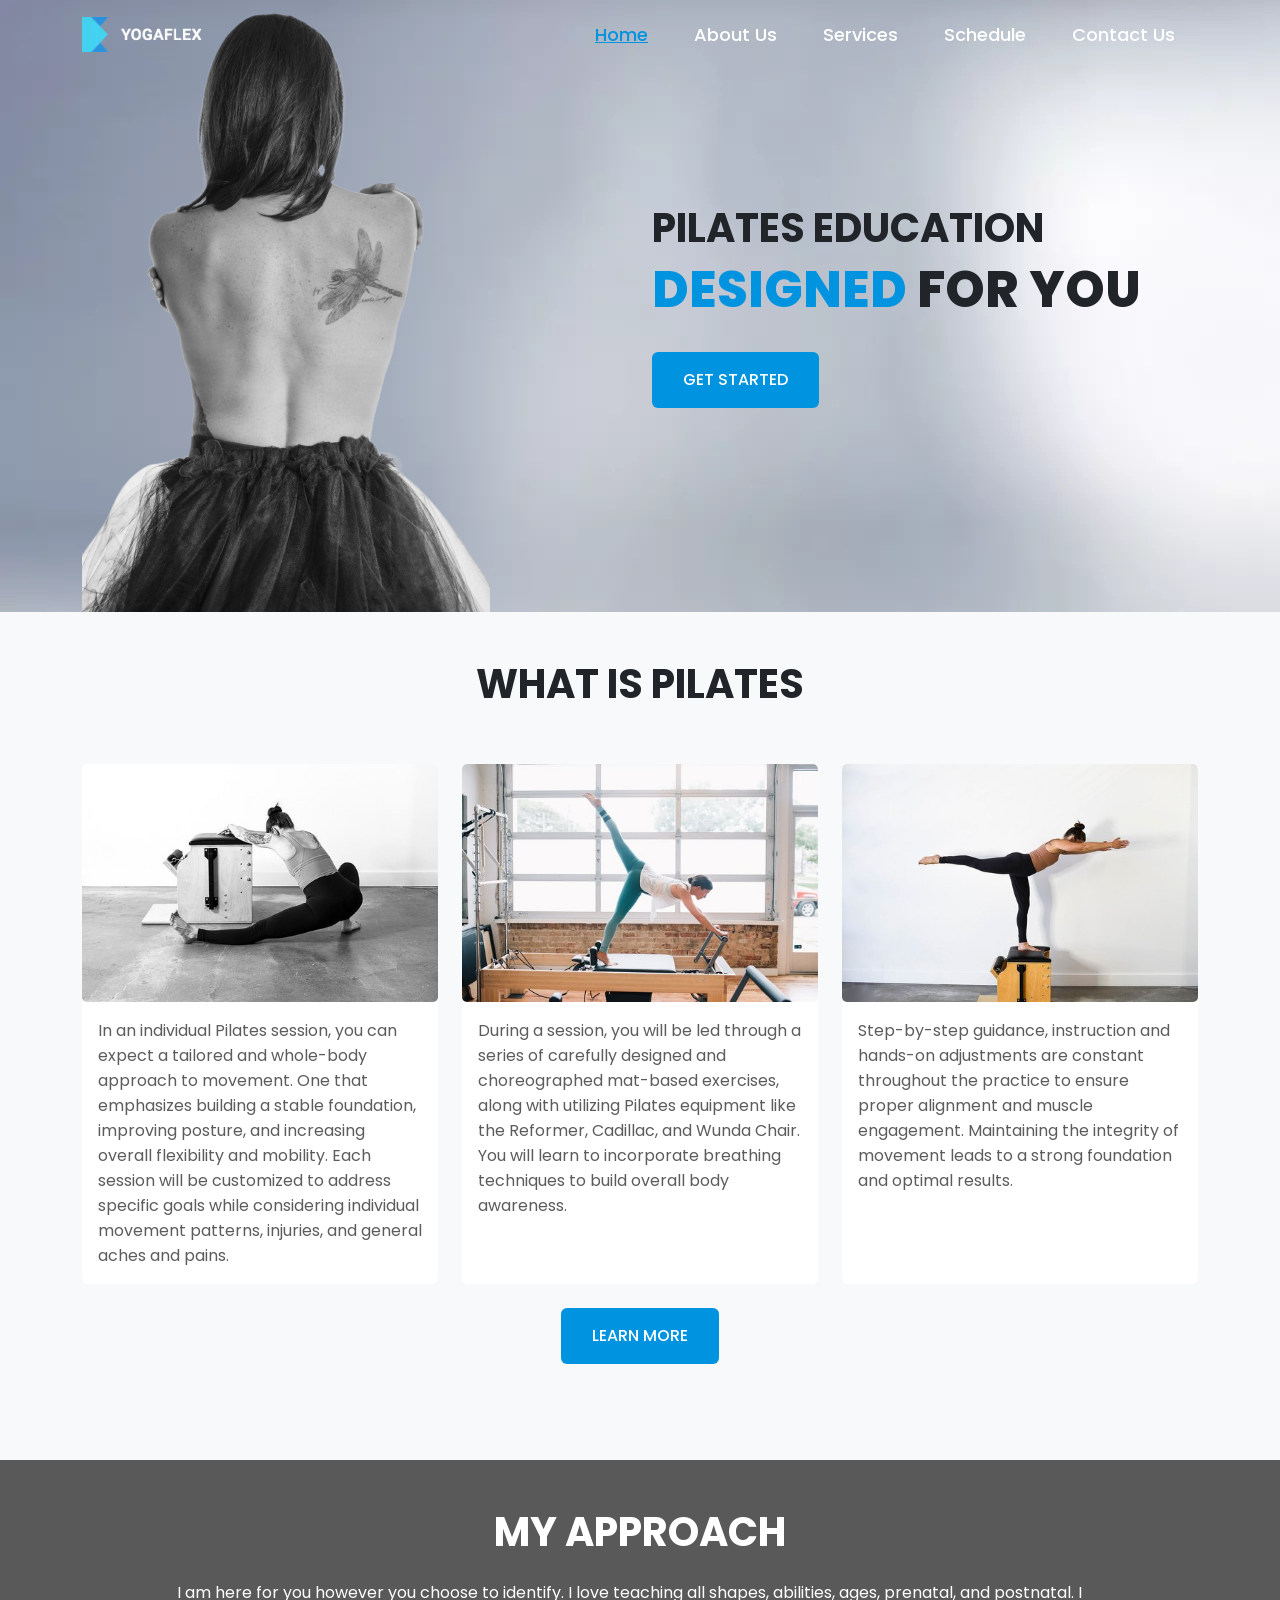
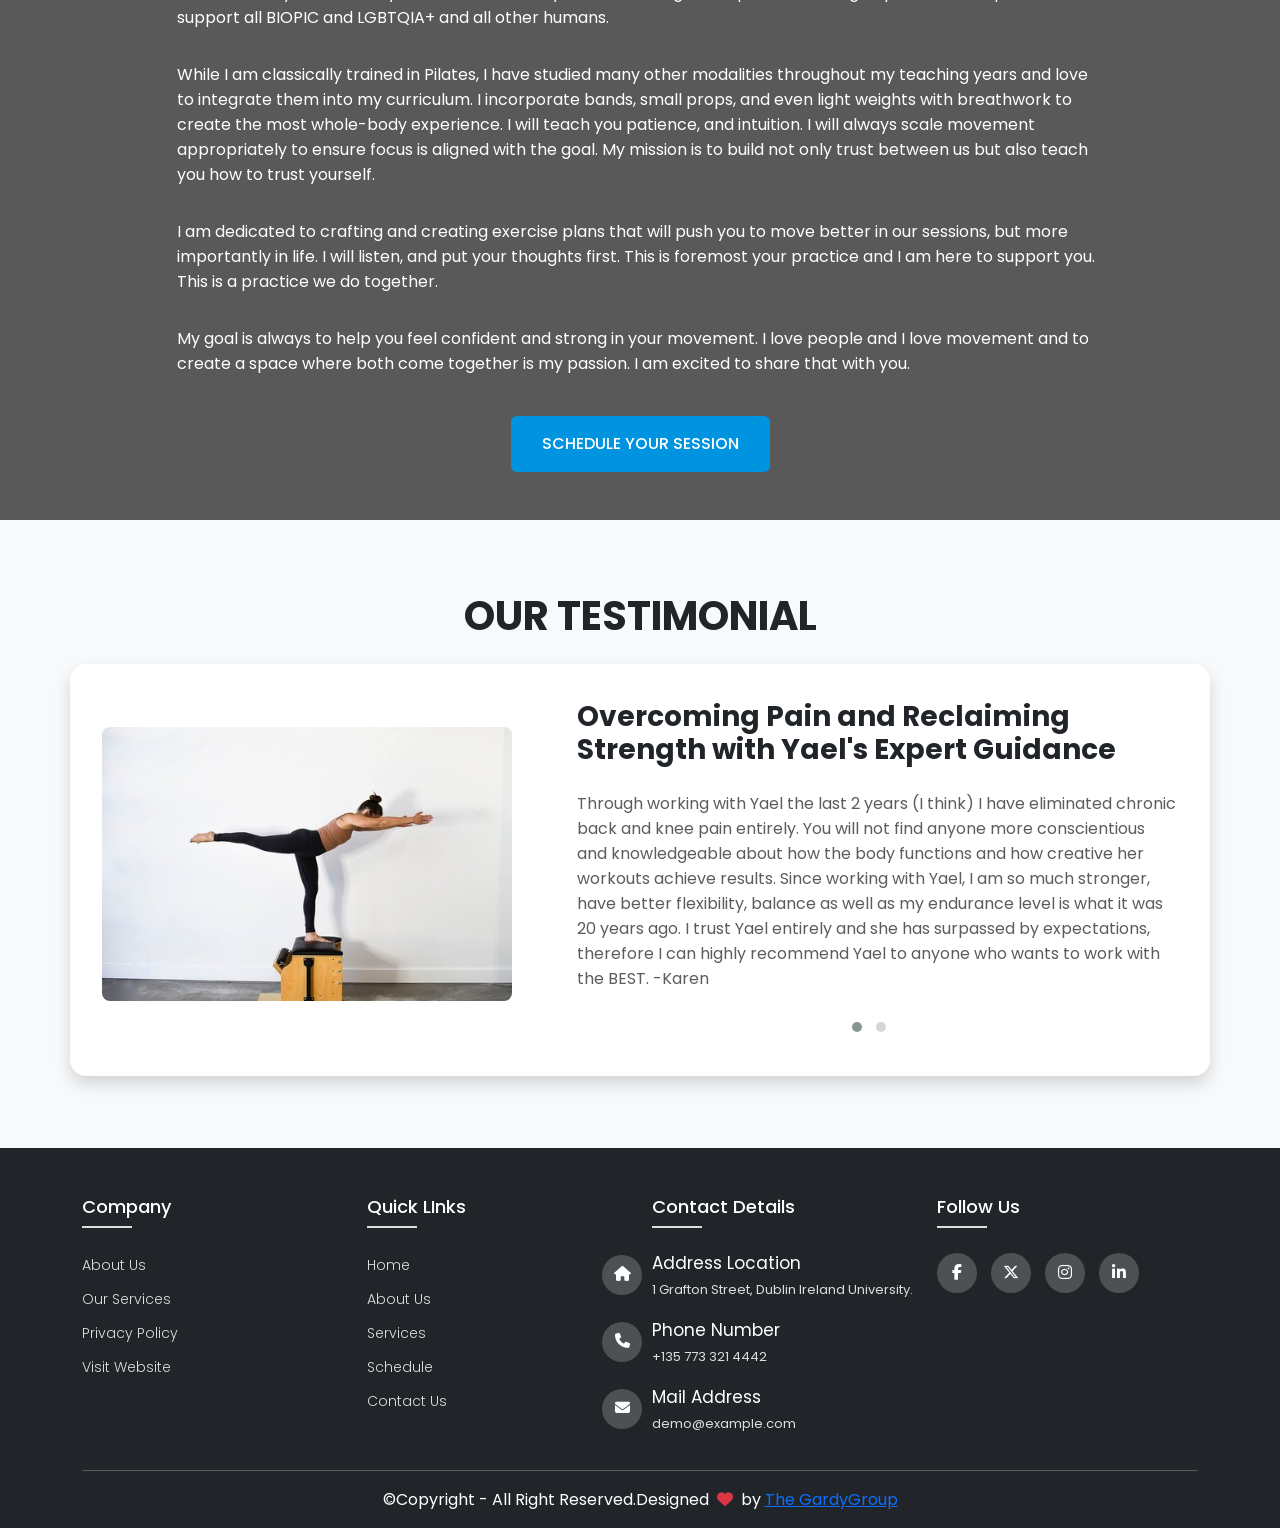
==== index.html @ a2ccf11a "fixed some issues" ====
<!DOCTYPE html>
<html lang="en">
  <head>
    <meta charset="UTF-8" />
    <meta name="viewport" content="width=device-width, initial-scale=1.0" />
    <title>Home | Fitness</title>
    <!---- Bootstrap CSS ---->
    <link
      href="https://cdn.jsdelivr.net/npm/bootstrap@5.3.1/dist/css/bootstrap.min.css"
      rel="stylesheet"
      integrity="sha384-4bw+/aepP/YC94hEpVNVgiZdgIC5+VKNBQNGCHeKRQN+PtmoHDEXuppvnDJzQIu9"
      crossorigin="anonymous"
    />

    <!-- owl carousel css for testimonial -->
    <link rel="stylesheet" href="https://cdnjs.cloudflare.com/ajax/libs/OwlCarousel2/2.3.4/assets/owl.carousel.min.css"/>
    <link rel="stylesheet" href="https://cdnjs.cloudflare.com/ajax/libs/OwlCarousel2/2.3.4/assets/owl.theme.default.min.css"/>

    <!-- aos animation -->
    <link href="https://unpkg.com/aos@2.3.1/dist/aos.css" rel="stylesheet">

    <!----- font awesome cdn ---->
    <link rel="stylesheet" href="https://cdnjs.cloudflare.com/ajax/libs/font-awesome/6.4.2/css/all.min.css" integrity="sha512-z3gLpd7yknf1YoNbCzqRKc4qyor8gaKU1qmn+CShxbuBusANI9QpRohGBreCFkKxLhei6S9CQXFEbbKuqLg0DA==" crossorigin="anonymous" referrerpolicy="no-referrer" />

    <!---- Custom CSS ------>
    <link rel="stylesheet" href="style.css" />
  </head>
  <body>
    <!-- Navbar start -->
    <nav class="navbar navbar-expand-lg">
      <div class="container">
        <a class="navbar-brand" href="index.html"
          ><img src="images/logo.png.webp" alt="" width="120px"/></a>
        <button
          class="navbar-toggler"
          type="button"
          data-bs-toggle="collapse"
          data-bs-target="#navbarNav"
          aria-controls="navbarNav"
          aria-expanded="false"
          aria-label="Toggle navigation">
          <span class="navbar-toggler-icon"></span>
        </button>
        <div
          class="collapse navbar-collapse justify-content-end"
          id="navbarNav">
          <ul class="navbar-nav">
            <li class="nav-item">
              <a class="nav-link active" aria-current="page" href="index.html"
                >Home</a>
            </li>
            <li class="nav-item">
              <a class="nav-link" aria-current="page" href="about-us.html">About Us</a>
            </li>
            <li class="nav-item">
              <a class="nav-link" aria-current="page" href="service-page.html"
                >Services</a>
            </li>
            <li class="nav-item">
              <a class="nav-link" aria-current="page" href="schedule.html">Schedule</a>
            </li>
            <li class="nav-item">
              <a class="nav-link" aria-current="page" href="contact-us.html">Contact Us</a>
            </li>
          </ul>
        </div>
      </div>
    </nav>
    <!--- Navbar end ---->

    <!---- Hero Section Start ------>
    <section class="hero-section">
      <div class="container">
        <div class="row">
          <div class="col-md-6 order-1 order-md-0" data-aos="fade-right"
          data-aos-duration="1200">
            <img src="images/yjbwback.png" alt="" class="img-fluid" />
          </div>
          <div class="col-md-6 align-self-center mt-5 mt-md-0 py-5 py-md-0 order-0" data-aos="fade-up"
          data-aos-duration="1200">
            <div class="hero-content mt-5 mt-md-0">
              <h2>PILATES EDUCATION</h2>
              <h1><span>DESIGNED</span> FOR YOU</h1>
              <div class="hero-btn">
                <a href="service-page.html" class="btn mt-4">Get Started</a>
              </div>
            </div>
          </div>
        </div>
      </div>
    </section>
    <!----- Hero Section End ----->

    <!------ Pilates section start ----->
    <section class="pilate py-5 bg-light">
      <div class="container" data-aos="fade-up"
      data-aos-duration="1200">
        <div class="row text-center">
          <h2>WHAT IS PILATES</h2>
        </div>
        <div class="row py-5">
          <div class="col-lg-4 col-md-6 mx-auto mb-4 mb-lg-0" data-aos="fade-up"
          data-aos-duration="1200">
            <div class="card h-100 border-0">
              <div class="card-img">
                <img
                  src="images/YAELINMOTION-24.jpeg"
                  class="card-img-top img-fluid"
                  alt="..."
                />
              </div>
              <div class="card-body border-5">
                <p class="card-text">
                  In an individual Pilates session, you can expect a tailored
                  and whole-body approach to movement. One that emphasizes
                  building a stable foundation, improving posture, and
                  increasing overall flexibility and mobility. Each session will
                  be customized to address specific goals while considering
                  individual movement patterns, injuries, and general aches and
                  pains.
                </p>
              </div>
            </div>
          </div>
          <div class="col-lg-4 col-md-6 mx-auto mb-4 mb-lg-0" data-aos="fade-up"
          data-aos-duration="1200">
            <div class="card h-100 border-0">
              <div class="card-img">
                <img
                  src="images/yjreformercolor.jpg"
                  class="card-img-top img-fluid"
                  alt="..."
                />
              </div>
              <div class="card-body border-5">
                <p class="card-text">
                  During a session, you will be led through a series of
                  carefully designed and choreographed mat-based exercises,
                  along with utilizing Pilates equipment like the Reformer,
                  Cadillac, and Wunda Chair. You will learn to incorporate
                  breathing techniques to build overall body awareness.
                </p>
              </div>
            </div>
          </div>
          <div class="col-lg-4 col-md-6 mx-auto" data-aos="fade-up"
          data-aos-duration="1200">
            <div class="card h-100 border-0">
              <div class="card-img">
                <img
                  src="images/YAELINMOTION-29.jpeg"
                  class="card-img-top img-fluid"
                  alt="..."
                />
              </div>
              <div class="card-body border-5">
                <p class="card-text">
                  Step-by-step guidance, instruction and hands-on adjustments
                  are constant throughout the practice to ensure proper
                  alignment and muscle engagement. Maintaining the integrity of
                  movement leads to a strong foundation and optimal results.
                </p>
              </div>
            </div>
          </div>
          <div class="col-12 text-center">
            <div class="hero-btn">
              <a href="service-page.html" class="btn mt-4">Learn More</a>
            </div>
          </div>
        </div>
      </div>
    </section>
    <!------ Pilates section end ------>

    <!------ Approach section start ------>
    <div class="parrallax">
      <section class="approach py-5">
        <div class="container">
          <div class="row justify-content-center">
            <div class="col-md-10" data-aos="fade-up"
            data-aos-duration="1200">
              <h2 class="text-center text-white pt-5 pt-lg-0">MY APPROACH</h2>
              <p class="pt-3 text-white">
                I am here for you however you choose to identify. I love
                teaching all shapes, abilities, ages, prenatal, and postnatal. I
                support all BIOPIC and LGBTQIA+ and all other humans.
              </p>
              <p class="pt-3 text-white">
                While I am classically trained in Pilates, I have studied many
                other modalities throughout my teaching years and love to
                integrate them into my curriculum. I incorporate bands, small
                props, and even light weights with breathwork to create the most
                whole-body experience. I will teach you patience, and intuition.
                I will always scale movement appropriately to ensure focus is
                aligned with the goal. My mission is to build not only trust
                between us but also teach you how to trust yourself.
              </p>
              <p class="pt-3 text-white">
                I am dedicated to crafting and creating exercise plans that will
                push you to move better in our sessions, but more importantly in
                life. I will listen, and put your thoughts first. This is
                foremost your practice and I am here to support you. This is a
                practice we do together.
              </p>
              <p class="pt-3 text-white">
                My goal is always to help you feel confident and strong in your
                movement. I love people and I love movement and to create a
                space where both come together is my passion. I am excited to
                share that with you.
              </p>
            </div>
            <div class="col-12 text-center" data-aos="fade-up"
            data-aos-duration="1200">
              <div class="hero-btn">
                <a href="" class="btn mt-4">Schedule Your Session</a>
              </div>
            </div>
          </div>
        </div>
      </section>
    </div>

    <!------ Approach section end ------>

    <!----- our testimonial section start -->
    <section class="our-testimonial bg-light py-5">
      <div class="container py-4">
        <div class="row text-center" data-aos="fade-up"
        data-aos-duration="1200">
          <h2 class="pb-3">OUR TESTIMONIAL</h2>
        </div>
        <div
          class="row shadow rounded-4"
          data-aos="fade-up"
          data-aos-duration="1200"
        >
          <div class="col-lg-5 align-self-center text-center">
            <div class="pe-md-4">
              <img
                class="img-fluid rounded-3"
                src="images/YAELINMOTION-29.jpeg"
                alt=""
              />
            </div>
          </div>
          <div class="col-lg-7">
            <div class="owl-carousel-1 owl-carousel owl-theme">
              <div class="item">
                <div class="ps-3">
                  <h3 class="pt-3">
                    Overcoming Pain and Reclaiming Strength with Yael's Expert
                    Guidance
                  </h3>
                  <p class="mt-4">
                    Through working with Yael the last 2 years (I think) I have
                    eliminated chronic back and knee pain entirely. You will not
                    find anyone more conscientious and knowledgeable about how
                    the body functions and how creative her workouts achieve
                    results. Since working with Yael, I am so much stronger,
                    have better flexibility, balance as well as my endurance
                    level is what it was 20 years ago. I trust Yael entirely and
                    she has surpassed by expectations, therefore I can highly
                    recommend Yael to anyone who wants to work with the BEST.
                    -Karen
                  </p>
                </div>
              </div>

              <div class="item">
                <div class="ps-3">
                  <h3 class="pt-3">Elevating My Fitness Journey with Yael</h3>
                  <p class="mt-4">
                    I am incredibly grateful to work with Yael, whose knowledge
                    and patience have made a huge difference in my fitness
                    journey. She tailors each session to your needs - focusing
                    on areas of improvement and being mindful of
                    limitations/injuries Her motivating approach and
                    encouragement have me looking forward to each workout. Yael
                    invests in you to help you grow and see the impact you're
                    looking to achieve! -Haylea
                  </p>
                </div>
              </div>
            </div>
          </div>
        </div>
      </div>
    </section>
    <!----- our testimonial section end -->

    <!----- Footer  start ------>
    <footer class="footer bg-dark pt-5">
      <div class="container">
        <div class="row" data-aos="fade-up"
        data-aos-duration="1200">
        <div class="footer-col col-md-3 mb-3 mb-md-0">
          <h4>company</h4>
          <ul>
            <li><a href="#">about us</a></li>
            <li><a href="#">our services</a></li>
            <li><a href="#">privacy policy</a></li>
            <li><a href="#">visit website</a></li>
          </ul>
        </div>
        <div class="footer-col col-md-3 mb-3 mb-md-0">
          <h4>Quick LInks</h4>
          <ul>
            <li><a href="#">Home</a></li>
            <li><a href="#">About Us</a></li>
            <li><a href="#">Services</a></li>
            <li><a href="#">Schedule</a></li>
            <li><a href="#">Contact Us</a></li>
          </ul>
        </div>
        <div class="col-md-3 footer-col mb-3 mb-md-0">
          <h4>Contact Details</h4>
          
            <div class="contact-details d-flex">
              <div class="contact-icon">
                <i class="fa fa-home"></i>
              </div>
              <div class="contact-address">
                <h5>Address Location</h5>
                <p>1 Grafton Street, Dublin Ireland University.</p>
              </div>
            </div>
            <div class="contact-details d-flex">
              <div class="contact-icon">
                <i class="fa fa-phone"></i>
              </div>
              <div class="contact-address">
                <h5>Phone Number</h5>
                <p>+135 773 321 4442</p>
              </div>
            </div>
            <div class="contact-details d-flex">
              <div class="contact-icon">
                <i class="fa fa-envelope"></i>
              </div>
              <div class="contact-address">
                <h5>Mail Address</h5>
                <p>demo@example.com</p>
              </div>
            </div>
        </div>
        <div class="footer-col col-md-3">
          <h4>follow us</h4>
          <div class="social-links">
            <a href="#"><i class="fa-brands fa-facebook-f"></i></a>
            <a href="#"><i class="fa-brands fa-x-twitter"></i></a>
            <a href="#"><i class="fa-brands fa-instagram"></i></a>
            <a href="#"><i class="fa-brands fa-linkedin-in"></i></a>
          </div>
        </div>
      </div>
      <hr class="text-white">
      </div>
      <div class="container-fluid footer-bottom">
        <div class="row">
          <div class="col-lg-12 text-center">
            <p class="text-white">©Copyright - All Right Reserved.Designed <i class="fa fa-heart ms-1 me-1 text-danger"></i> by <a href="">The GardyGroup</a> </p>
          </div>
        </div>
      </div>
    </footer>
    <!----- Footer  end ------>

    <!---- Bootstrap JS ---->
    <script
      src="https://cdn.jsdelivr.net/npm/bootstrap@5.3.1/dist/js/bootstrap.bundle.min.js"
      integrity="sha384-HwwvtgBNo3bZJJLYd8oVXjrBZt8cqVSpeBNS5n7C8IVInixGAoxmnlMuBnhbgrkm"
      crossorigin="anonymous"
    ></script>

    <!----- owl carousel js for testimonial ----->
    <script src="https://cdnjs.cloudflare.com/ajax/libs/jquery/3.7.0/jquery.min.js"></script>
    <script src="https://cdnjs.cloudflare.com/ajax/libs/OwlCarousel2/2.3.4/owl.carousel.min.js"></script>
    <script>
      $(".owl-carousel-1").owlCarousel({
        loop: true,
        nav: false,
        responsiveClass: true,
        responsive: {
          1024: {
            items: 1,
            loop: true,
          },
          768: {
            items: 1,
          },
          425: {
            items: 1,
          },
          320: {
            items: 1,
          },
        },
      });
    </script>

    <!-- js for aos animation -->
    <script src="https://unpkg.com/aos@2.3.1/dist/aos.js"></script>
    <script>
      AOS.init();
    </script>
  </body>
</html>
---- style.css ----
@import url('https://fonts.googleapis.com/css2?family=Poppins:wght@300;400;500;600;700&display=swap');

*{
    margin: 0px;
    padding: 0px;
    box-sizing: border-box;
    font-family: 'Poppins', sans-serif;
}
h1{
    font-weight: 800;
    font-size: 50px;
}
h2{
    font-weight: 700;
    font-size: 40px;
}
h3{
    font-weight: 700;
}
p{
    color:#5c5c5c;
    font-size: 16px;
    line-height: 25px;
}
/* ----- Navbar start ----- */
.navbar{
    position: absolute;
    top: 0;
    right: 0;
    left: 0;
    z-index: 2;
}
.navbar .navbar-nav .nav-item a{
    font-size: 18px;
    font-weight: 500;
    margin: 5px 15px;
    color: #fff;
}
.navbar .nav-item a:hover{
    color: #0093df;
}
.navbar .nav-item a.active{
    color: #0093df;
    text-decoration: underline;
}
.navbar .navbar-toggler{
    border: none;
}
/* ------ Navbar End ------- */

/* ------ hero-section start ------- */

.hero-section{
    background-image: url(images/banner-bg.jpg.webp);
}
.hero-section .hero-content span{
    color: #0093df;
}
.hero-btn a{
    background: #0093df;
    line-height: 42px;
    padding-left: 30px;
    padding-right: 30px;
    color: white;
    font-weight: 500;
    text-transform: uppercase;
}
.hero-btn a:hover{
    background-color: #1f1d1d;
    color: #fff;
}
/* ------ hero-section end ------- */


/* ------ Pilates section start ----- */
.pilate .card .card-img{
    overflow: hidden;
}
.card-img-top{
    transition: all 0.5s ease;
    cursor: pointer;
}
.pilate .card:hover .card-img-top{
    transform:scale(1.1);
}
/* ------ Pilates section end ----- */

/*--------------------------------------- Schedule-section -----------------------------------*/
/* ------ Approach section start ----- */

.parrallax{
    background-image: url(images/YAELINMOTION-93.jpg);
    background-repeat: no-repeat;
    background-position:center;
    background-size: cover;
    background-attachment: fixed;
}
.approach{
background-color: rgba(0,0,0,0.65);
}
/* ------ Approach section end ----- */

/*----- our testimonial section start -->-- */
.shadow{
    box-shadow: 0 0 15px rgba(0,0,0,0.2);
    background: #fff;
    padding: 20px 20px 32px;
}
/*----- our testimonial section end ----- */

/* ----- About-US Page section start---- */
.about-us{
    background-color: #5c5c5c;
}
/* ----- About-US Page section end---- */

/* ---- contact-us section start */
.contact{
    background: #f2f2f2;
}
.contact .title{
    font-size: 33px;
    font-weight: 600;
    color: #1f232c;
    width: 100%;
    text-shadow: 1px 1px 1px rgba(0,0,0,0.5);
    text-transform: uppercase;
    line-height: 45px;
}
.form .form-group{
    margin-bottom: 20px;
}
.form .form-control{
    padding: 12px 15px;
    border-radius: 0px;
}
.form .form-group .form-control:focus{
    border: 1px solid #5c5c5c;
    box-shadow: none;
}
.form .form-group textarea{
    height: 100px;
}
.form .contact-btn button{
    width: 100%;
    background-color:#1f232c;
    padding: 10px 20px;
    border: 2px solid #999999;
    border-radius: 4px;
}
.form .contact-btn button:hover{
    background-color: #2f3238;
}
.contact-info .contact-details{
    margin: 10px 0px;
}
.contact-details .contact-icon{
    font-size: 20px;
    width: 45px;
    height: 45px;
    line-height: 45px;
    color: white;
    text-align: center;
    margin: 2px 0 25px;
    border-radius: 5%;
    background-color: #1f232c;
    margin-right: 25px;
}
.contact-address h5{
    color: #1f232c;
    font-weight: 700;
    font-size: 19px;
}
.contact-address p{
    line-height: 17px;
}
/* ---- contact-us section end */

/*---- footer start ----*/
.footer ul {
	list-style: none;
    padding-left: 0;
}
.footer-col h4 {
	font-size: 18px;
	color: #FFF;
	text-transform: capitalize;
	margin-bottom: 35px;
	font-weight: 500;
	position: relative;
}
.footer-col h5{
    color: #FFF ;
}
.footer-col h4::before {
	content: "";
	position: absolute;
	left: 0;
	bottom: -10px;
	background-color: #ddd;
	width: 50px;
	height: 2px;
}
.footer-col ul li:not(:last-child) {
	margin-bottom: 10px;
}
.footer-col ul li a {
	color: #DDD;
	font-size: 14px;
	font-weight: 300;
	text-transform: capitalize;
	text-decoration: none;
	transition: all 0.3s ease;
}
.footer-col ul li a:hover {
	color: #FFF;
	padding-left: 7px;
}
.footer-col .contact-details .contact-icon{
    margin-right: 10px;
    background-color: rgba(255, 255, 255, 0.2);
    border-radius: 50%;
    padding: 0 12px;
    margin-left: -50px;
    width: 40px;
    height: 40px;
    font-size: 15px;
    line-height: 38px;
}
.footer-col .contact-details .contact-address h5{
    font-weight: inherit;
    font-size: 17px;
}
.footer-col .contact-details .contact-address p{
    font-size: 13px;
    color: #DDD;
}
.footer-col .social-links a {
	color: #FFF;
	background-color: rgba(255, 255, 255, 0.2);
	display: inline-block;
	height: 40px;
	width: 40px;
	border-radius: 50%;
	text-align: center;
	margin: 0 10px 10px 0;
	line-height: 40px;
	transition: all 0.5s ease;
}
.footer-col .social-links a:hover {
	color: #151515;
	background-color: #FFF;
}
/*---- footer end -----*/

/*----- media query -----*/
@media only screen and (max-width:768px){
    h1{
        font-size:44px;
    }
    h2{
        font-size: 34px;
    }
    .navbar .navbar-nav{
        background-color: #1f1e1e;
        width: 100%;
        border-bottom-right-radius: 50px;
        border-bottom-left-radius: 20px;
    }
}
@media only screen and (max-width:425px){
    h1{
        font-size:36px;
    }
    h2{
        font-size: 29px;
    }
}
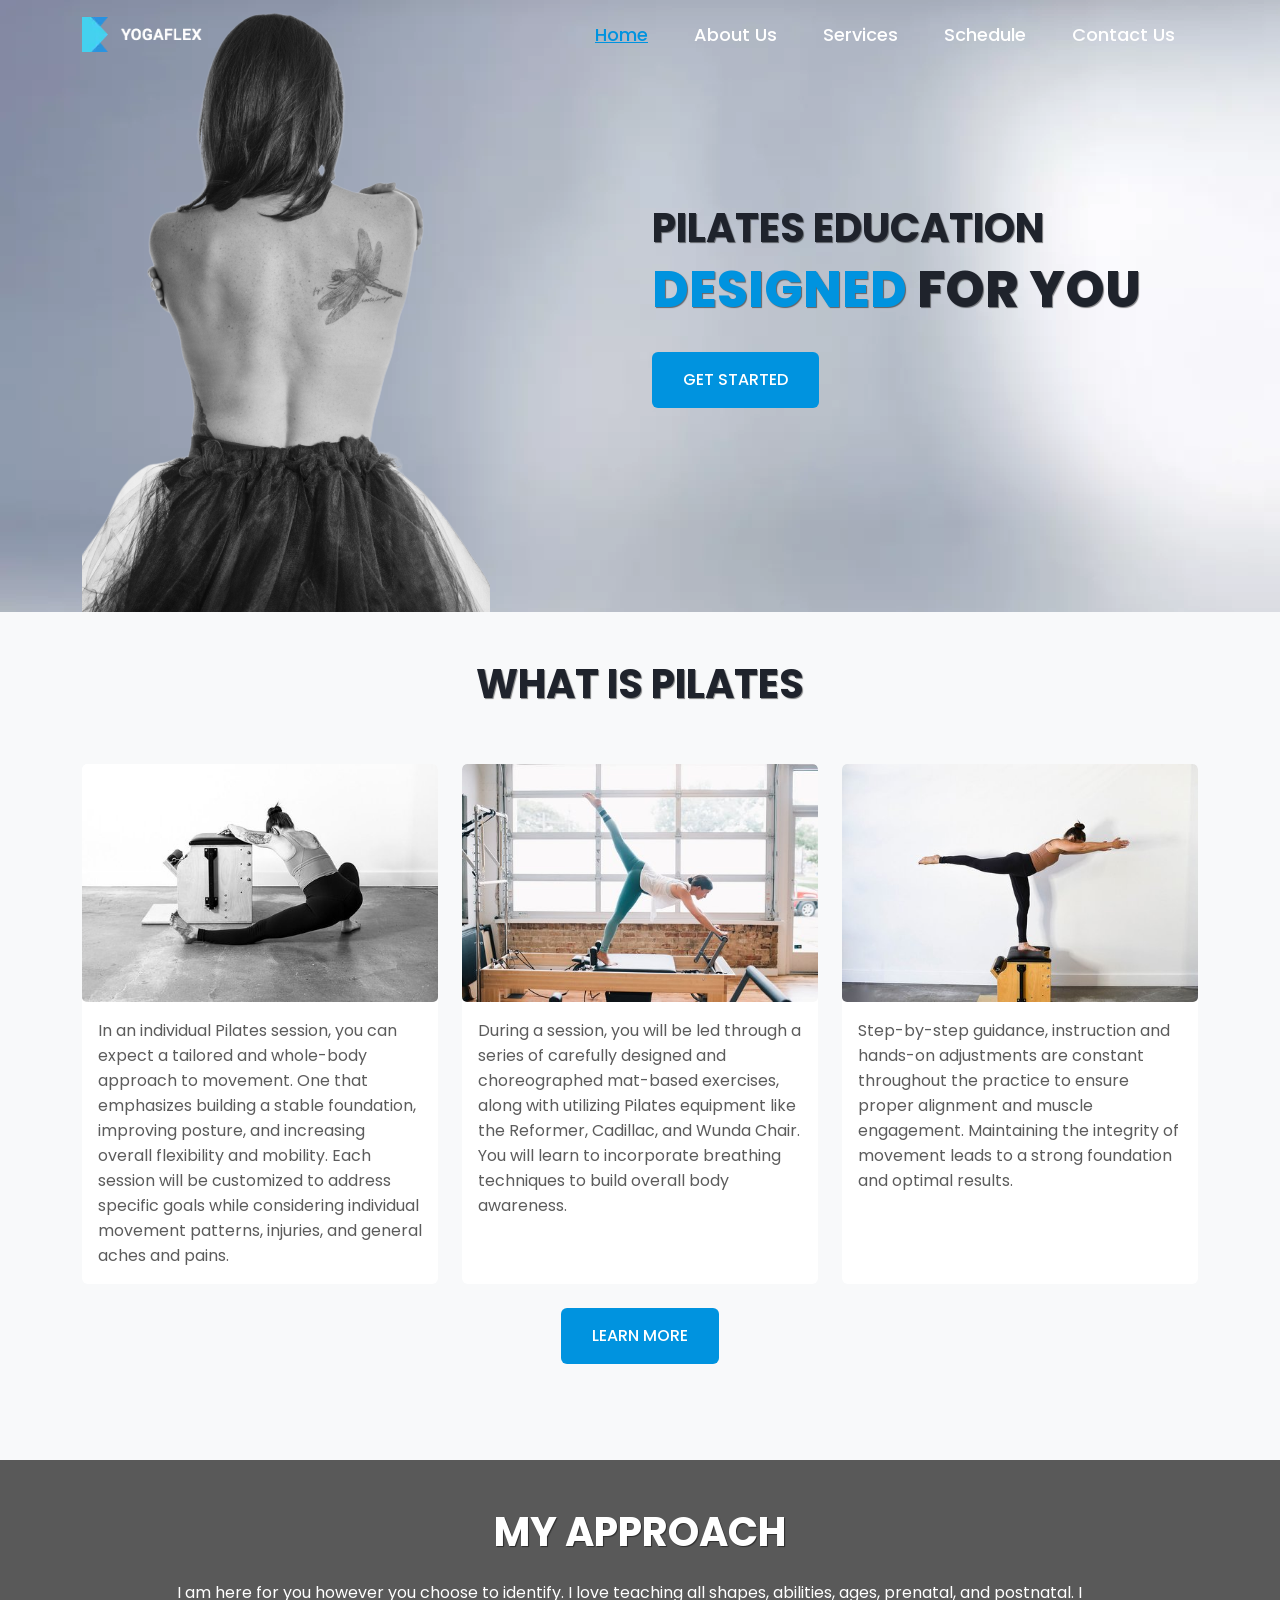
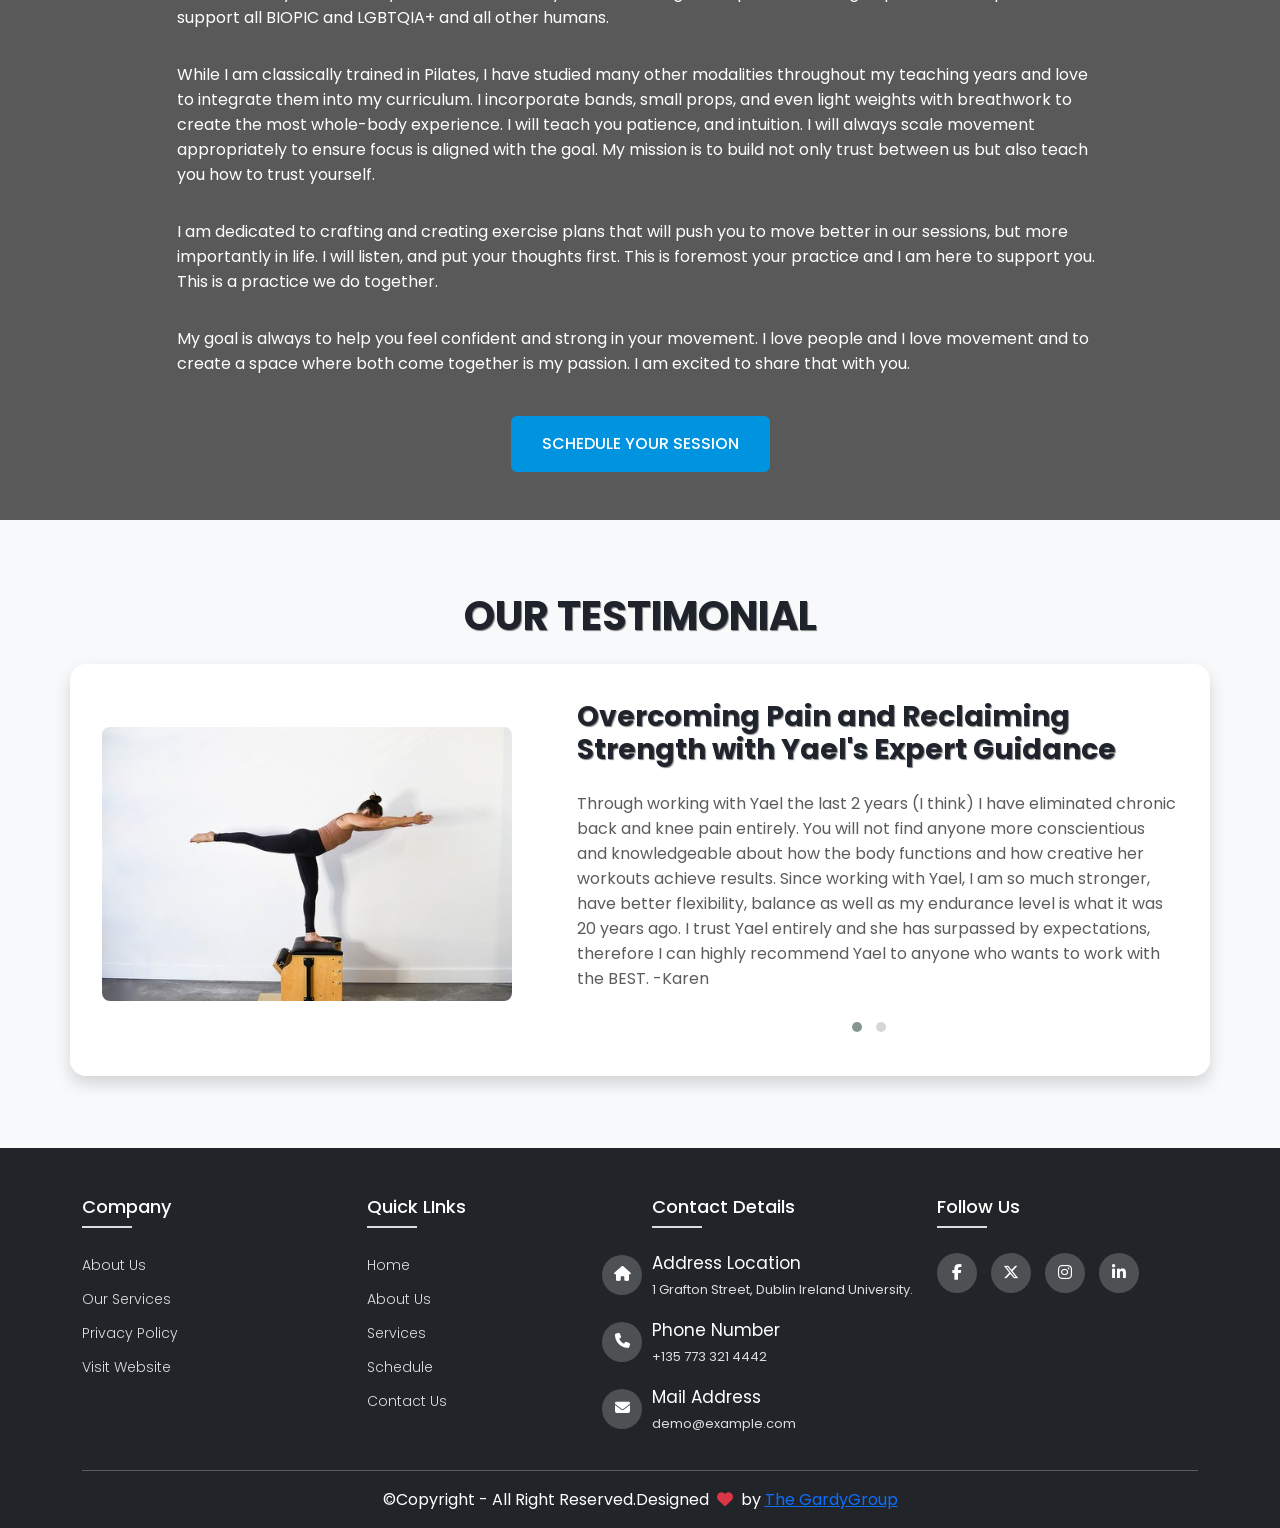
==== commit b6d93d53: "added some links in footer" ====
--- a/index.html
+++ b/index.html
@@ -57,7 +57,7 @@
                 >Services</a>
             </li>
             <li class="nav-item">
-              <a class="nav-link" aria-current="page" href="schedule.html">Schedule</a>
+              <a class="nav-link" aria-current="page" href="schedule-page.html">Schedule</a>
             </li>
             <li class="nav-item">
               <a class="nav-link" aria-current="page" href="contact-us.html">Contact Us</a>
@@ -306,11 +306,11 @@
         <div class="footer-col col-md-3 mb-3 mb-md-0">
           <h4>Quick LInks</h4>
           <ul>
-            <li><a href="#">Home</a></li>
-            <li><a href="#">About Us</a></li>
-            <li><a href="#">Services</a></li>
-            <li><a href="#">Schedule</a></li>
-            <li><a href="#">Contact Us</a></li>
+            <li><a href="index.html">Home</a></li>
+            <li><a href="about-us.html">About Us</a></li>
+            <li><a href="service-page.html">Services</a></li>
+            <li><a href="schedule.html">Schedule</a></li>
+            <li><a href="contact-us.html">Contact Us</a></li>
           </ul>
         </div>
         <div class="col-md-3 footer-col mb-3 mb-md-0">
--- a/style.css
+++ b/style.css
@@ -9,13 +9,19 @@
 h1{
     font-weight: 800;
     font-size: 50px;
+    text-shadow: 1px 1px 1px rgba(0,0,0,0.5);
+    color: #1f232c;
 }
 h2{
     font-weight: 700;
     font-size: 40px;
+    text-shadow: 1px 1px 1px rgba(0,0,0,0.5);
+    color: #1f232c;
 }
 h3{
     font-weight: 700;
+    text-shadow: 1px 1px 1px rgba(0,0,0,0.5);
+    color: #1f232c;
 }
 p{
     color:#5c5c5c;
@@ -176,6 +182,27 @@
 }
 /* ---- contact-us section end */
 
+
+/* Schedule-page CSS Start*/
+
+.information-section .card{
+    border-radius: 15px;
+}
+.information-section .card-icon{
+    width: 100px;
+    height: 100px;
+    border-radius: 50%;
+    background-color: #5c5c5c;
+    display: flex;
+    align-items: center;
+    justify-content: center;
+    font-size: 40px;
+    color: white;
+}
+.information-section .card-body p{
+    color: #d0d0d0;
+}
+
 /*---- footer start ----*/
 .footer ul {
 	list-style: none;
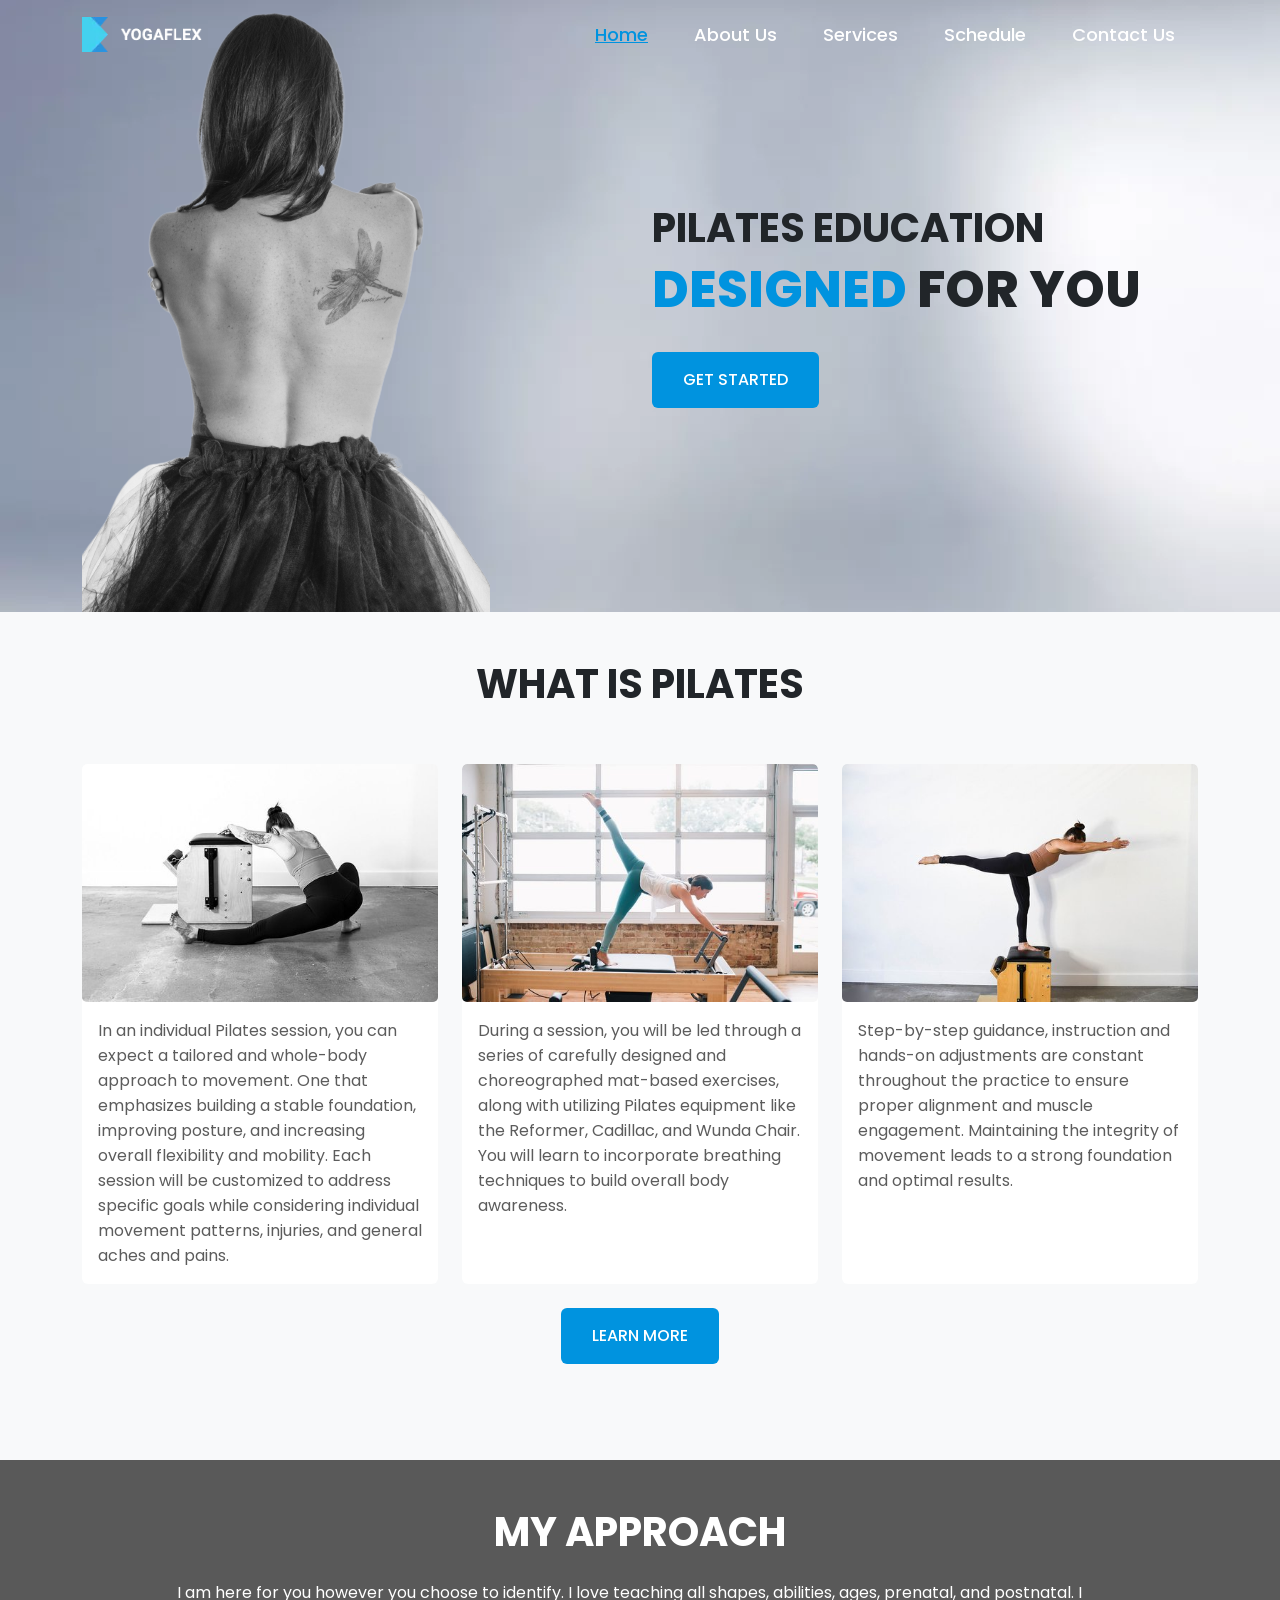
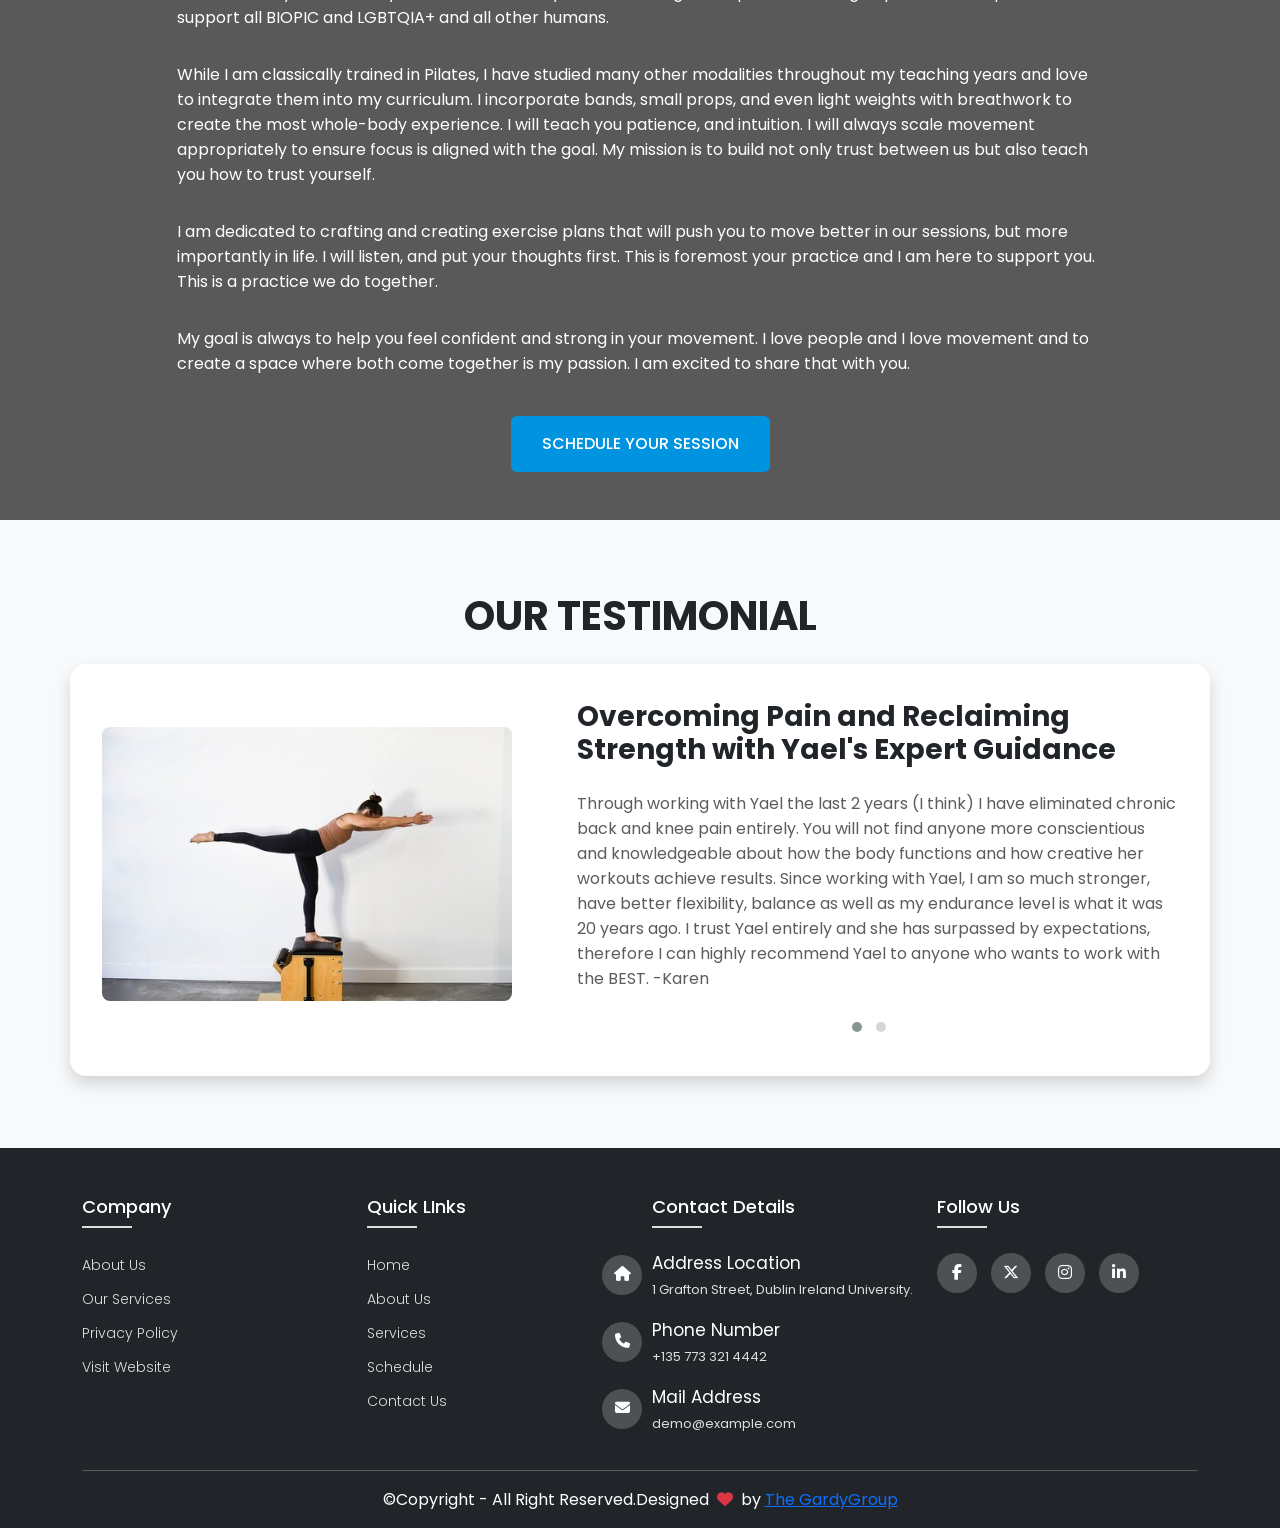
==== commit 72d6f020: "change links" ====
--- a/index.html
+++ b/index.html
@@ -15,9 +15,6 @@
     <!-- owl carousel css for testimonial -->
     <link rel="stylesheet" href="https://cdnjs.cloudflare.com/ajax/libs/OwlCarousel2/2.3.4/assets/owl.carousel.min.css"/>
     <link rel="stylesheet" href="https://cdnjs.cloudflare.com/ajax/libs/OwlCarousel2/2.3.4/assets/owl.theme.default.min.css"/>
-
-    <!-- aos animation -->
-    <link href="https://unpkg.com/aos@2.3.1/dist/aos.css" rel="stylesheet">
 
     <!----- font awesome cdn ---->
     <link rel="stylesheet" href="https://cdnjs.cloudflare.com/ajax/libs/font-awesome/6.4.2/css/all.min.css" integrity="sha512-z3gLpd7yknf1YoNbCzqRKc4qyor8gaKU1qmn+CShxbuBusANI9QpRohGBreCFkKxLhei6S9CQXFEbbKuqLg0DA==" crossorigin="anonymous" referrerpolicy="no-referrer" />
@@ -72,12 +69,10 @@
     <section class="hero-section">
       <div class="container">
         <div class="row">
-          <div class="col-md-6 order-1 order-md-0" data-aos="fade-right"
-          data-aos-duration="1200">
+          <div class="col-md-6 order-1 order-md-0">
             <img src="images/yjbwback.png" alt="" class="img-fluid" />
           </div>
-          <div class="col-md-6 align-self-center mt-5 mt-md-0 py-5 py-md-0 order-0" data-aos="fade-up"
-          data-aos-duration="1200">
+          <div class="col-md-6 align-self-center mt-5 mt-md-0 py-5 py-md-0 order-0">
             <div class="hero-content mt-5 mt-md-0">
               <h2>PILATES EDUCATION</h2>
               <h1><span>DESIGNED</span> FOR YOU</h1>
@@ -93,14 +88,12 @@
 
     <!------ Pilates section start ----->
     <section class="pilate py-5 bg-light">
-      <div class="container" data-aos="fade-up"
-      data-aos-duration="1200">
+      <div class="container">
         <div class="row text-center">
           <h2>WHAT IS PILATES</h2>
         </div>
         <div class="row py-5">
-          <div class="col-lg-4 col-md-6 mx-auto mb-4 mb-lg-0" data-aos="fade-up"
-          data-aos-duration="1200">
+          <div class="col-lg-4 col-md-6 mx-auto mb-4 mb-lg-0">
             <div class="card h-100 border-0">
               <div class="card-img">
                 <img
@@ -122,8 +115,7 @@
               </div>
             </div>
           </div>
-          <div class="col-lg-4 col-md-6 mx-auto mb-4 mb-lg-0" data-aos="fade-up"
-          data-aos-duration="1200">
+          <div class="col-lg-4 col-md-6 mx-auto mb-4 mb-lg-0">
             <div class="card h-100 border-0">
               <div class="card-img">
                 <img
@@ -143,8 +135,7 @@
               </div>
             </div>
           </div>
-          <div class="col-lg-4 col-md-6 mx-auto" data-aos="fade-up"
-          data-aos-duration="1200">
+          <div class="col-lg-4 col-md-6 mx-auto">
             <div class="card h-100 border-0">
               <div class="card-img">
                 <img
@@ -178,8 +169,7 @@
       <section class="approach py-5">
         <div class="container">
           <div class="row justify-content-center">
-            <div class="col-md-10" data-aos="fade-up"
-            data-aos-duration="1200">
+            <div class="col-md-10">
               <h2 class="text-center text-white pt-5 pt-lg-0">MY APPROACH</h2>
               <p class="pt-3 text-white">
                 I am here for you however you choose to identify. I love
@@ -210,8 +200,7 @@
                 share that with you.
               </p>
             </div>
-            <div class="col-12 text-center" data-aos="fade-up"
-            data-aos-duration="1200">
+            <div class="col-12 text-center">
               <div class="hero-btn">
                 <a href="" class="btn mt-4">Schedule Your Session</a>
               </div>
@@ -226,8 +215,7 @@
     <!----- our testimonial section start -->
     <section class="our-testimonial bg-light py-5">
       <div class="container py-4">
-        <div class="row text-center" data-aos="fade-up"
-        data-aos-duration="1200">
+        <div class="row text-center">
           <h2 class="pb-3">OUR TESTIMONIAL</h2>
         </div>
         <div
@@ -292,8 +280,7 @@
     <!----- Footer  start ------>
     <footer class="footer bg-dark pt-5">
       <div class="container">
-        <div class="row" data-aos="fade-up"
-        data-aos-duration="1200">
+        <div class="row">
         <div class="footer-col col-md-3 mb-3 mb-md-0">
           <h4>company</h4>
           <ul>
@@ -306,11 +293,11 @@
         <div class="footer-col col-md-3 mb-3 mb-md-0">
           <h4>Quick LInks</h4>
           <ul>
-            <li><a href="index.html">Home</a></li>
-            <li><a href="about-us.html">About Us</a></li>
-            <li><a href="service-page.html">Services</a></li>
-            <li><a href="schedule.html">Schedule</a></li>
-            <li><a href="contact-us.html">Contact Us</a></li>
+            <li><a href="#">Home</a></li>
+            <li><a href="#">About Us</a></li>
+            <li><a href="#">Services</a></li>
+            <li><a href="#">Schedule</a></li>
+            <li><a href="#">Contact Us</a></li>
           </ul>
         </div>
         <div class="col-md-3 footer-col mb-3 mb-md-0">
@@ -398,11 +385,5 @@
         },
       });
     </script>
-
-    <!-- js for aos animation -->
-    <script src="https://unpkg.com/aos@2.3.1/dist/aos.js"></script>
-    <script>
-      AOS.init();
-    </script>
   </body>
 </html>
--- a/style.css
+++ b/style.css
@@ -9,19 +9,13 @@
 h1{
     font-weight: 800;
     font-size: 50px;
-    text-shadow: 1px 1px 1px rgba(0,0,0,0.5);
-    color: #1f232c;
 }
 h2{
     font-weight: 700;
     font-size: 40px;
-    text-shadow: 1px 1px 1px rgba(0,0,0,0.5);
-    color: #1f232c;
 }
 h3{
     font-weight: 700;
-    text-shadow: 1px 1px 1px rgba(0,0,0,0.5);
-    color: #1f232c;
 }
 p{
     color:#5c5c5c;
@@ -34,7 +28,6 @@
     top: 0;
     right: 0;
     left: 0;
-    z-index: 2;
 }
 .navbar .navbar-nav .nav-item a{
     font-size: 18px;
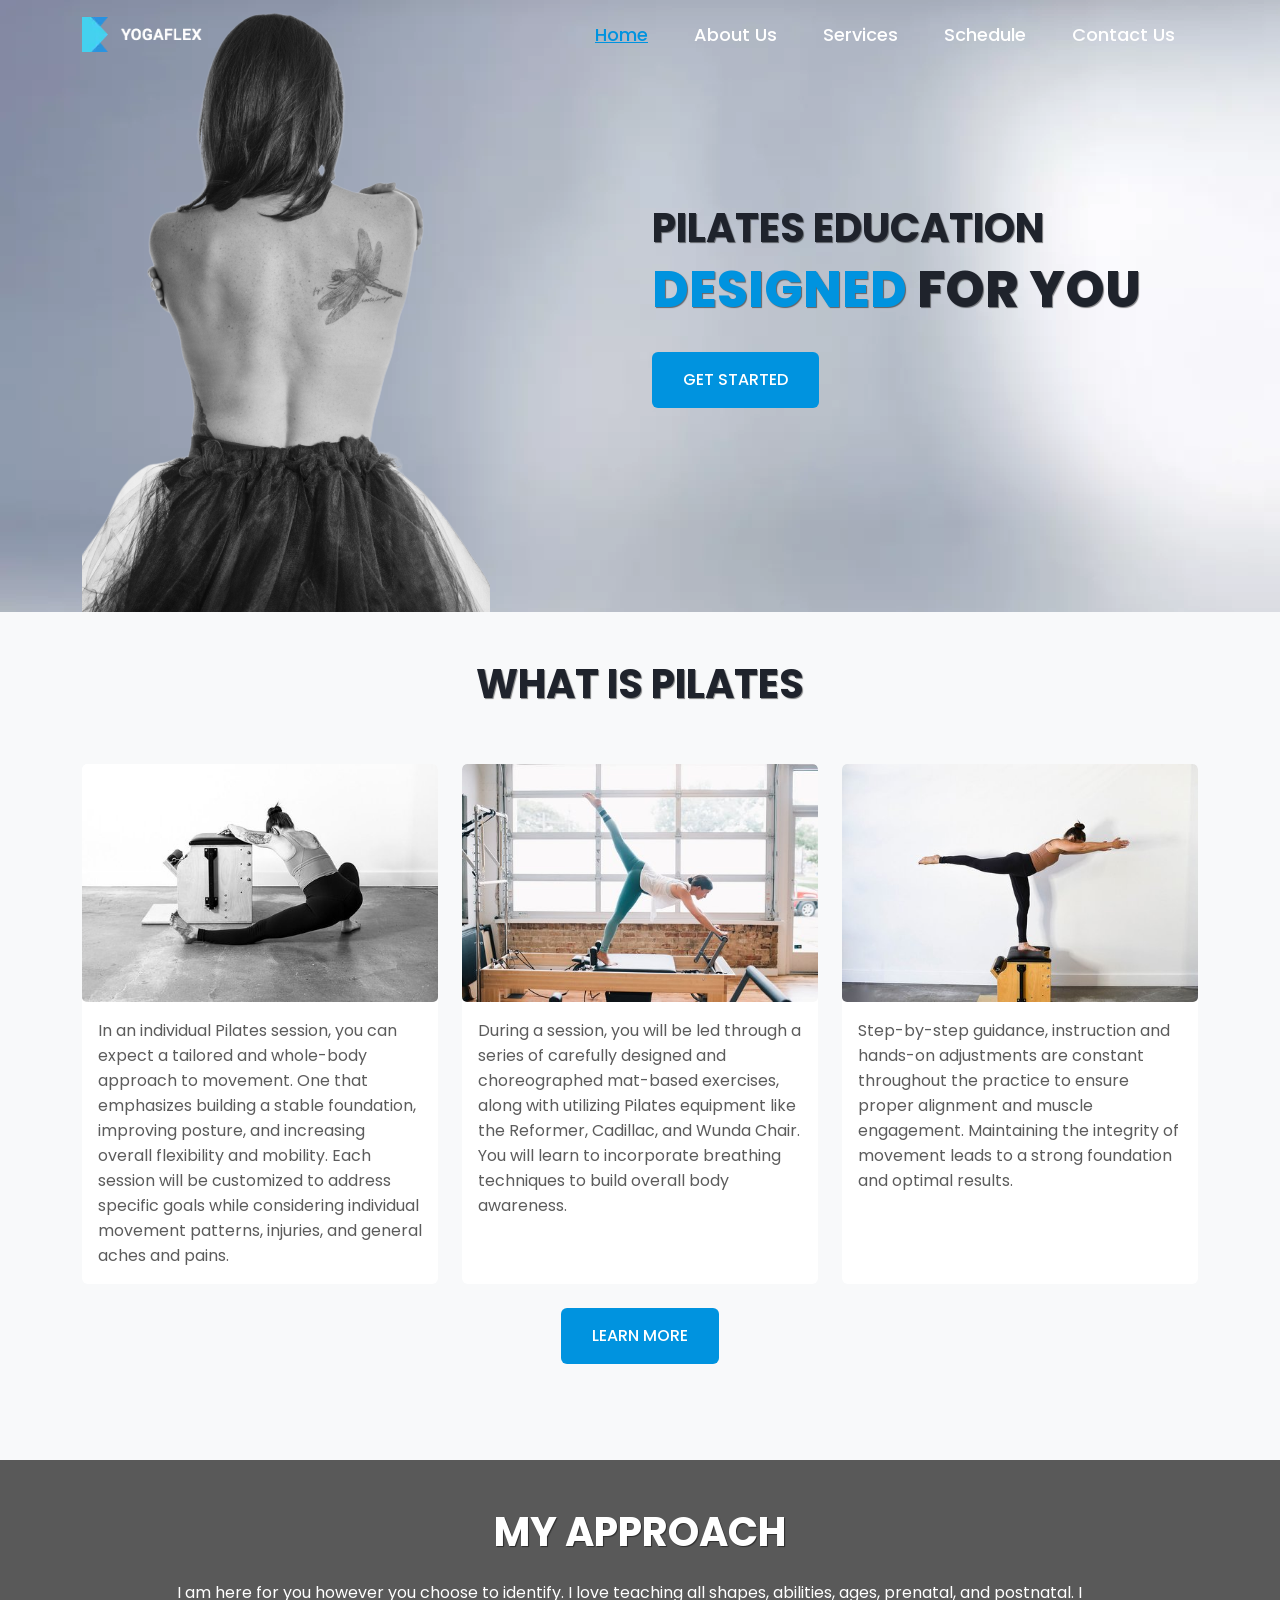
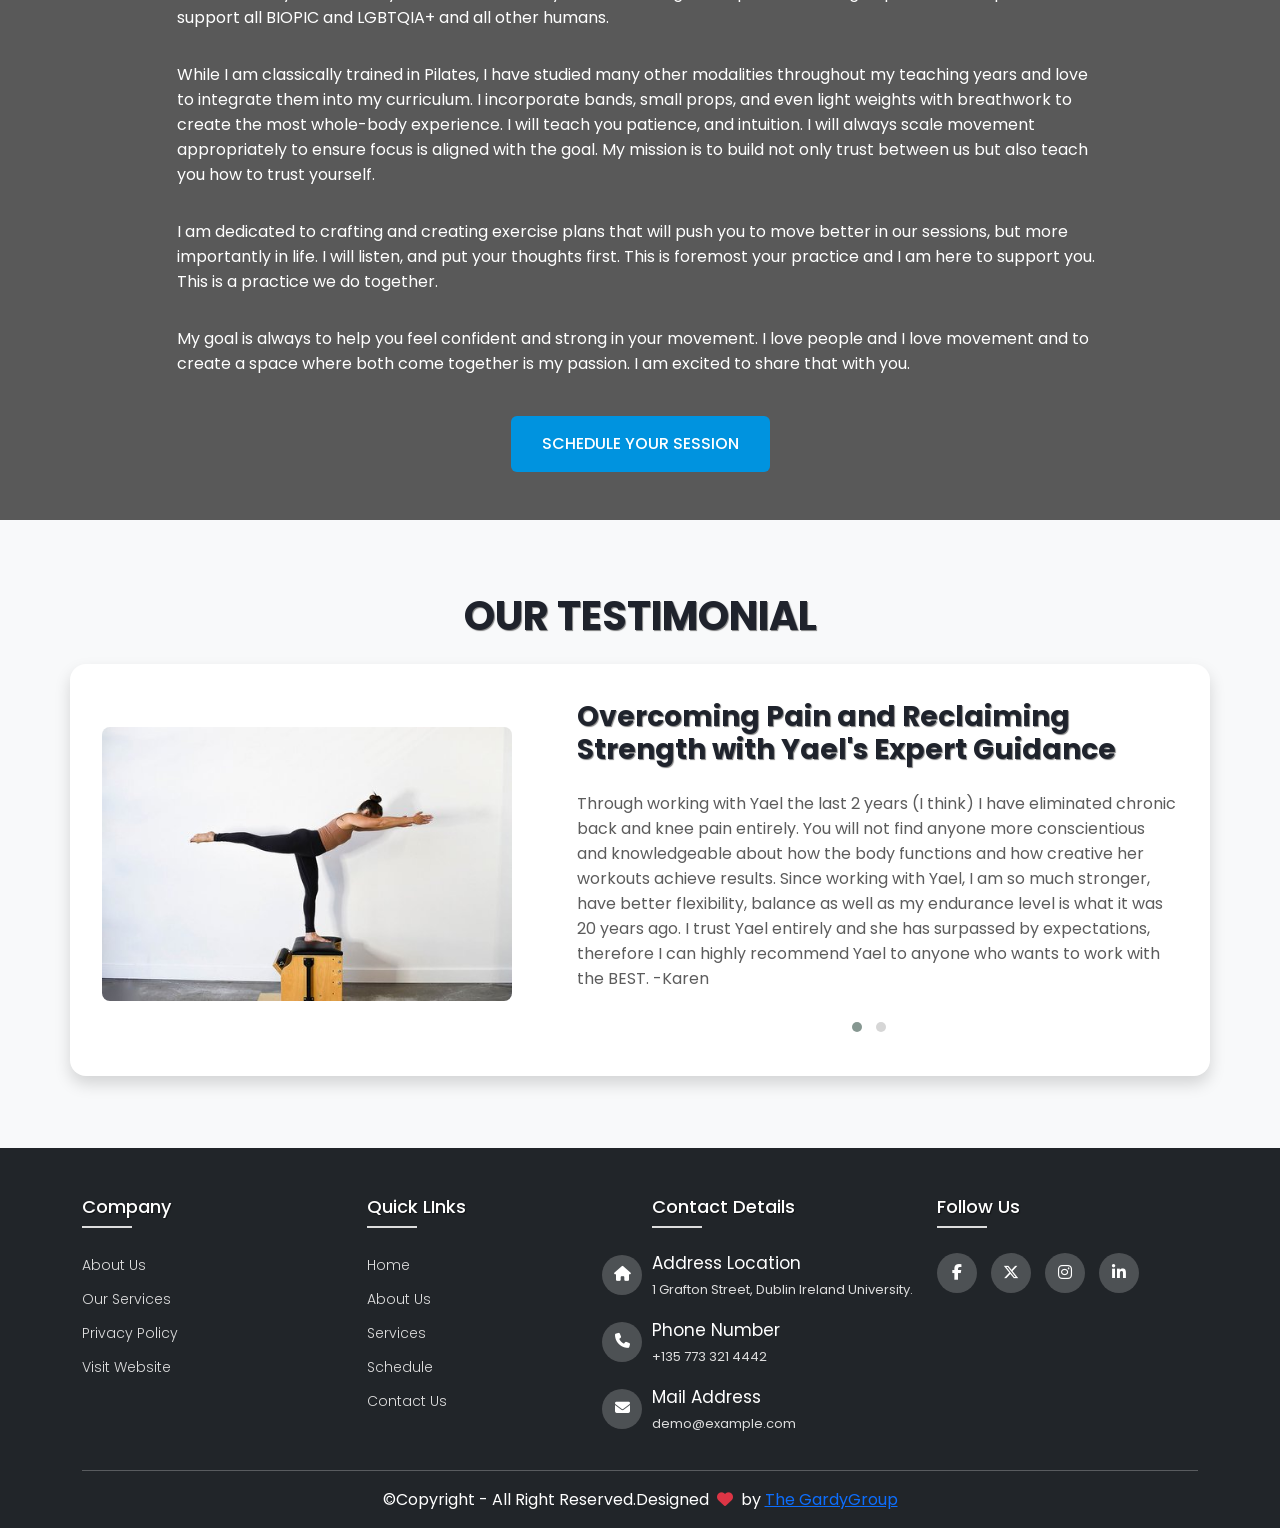
==== commit 557f3d05: "fix some issues" ====
--- a/index.html
+++ b/index.html
@@ -15,6 +15,9 @@
     <!-- owl carousel css for testimonial -->
     <link rel="stylesheet" href="https://cdnjs.cloudflare.com/ajax/libs/OwlCarousel2/2.3.4/assets/owl.carousel.min.css"/>
     <link rel="stylesheet" href="https://cdnjs.cloudflare.com/ajax/libs/OwlCarousel2/2.3.4/assets/owl.theme.default.min.css"/>
+
+    <!-- aos animation -->
+    <link href="https://unpkg.com/aos@2.3.1/dist/aos.css" rel="stylesheet">
 
     <!----- font awesome cdn ---->
     <link rel="stylesheet" href="https://cdnjs.cloudflare.com/ajax/libs/font-awesome/6.4.2/css/all.min.css" integrity="sha512-z3gLpd7yknf1YoNbCzqRKc4qyor8gaKU1qmn+CShxbuBusANI9QpRohGBreCFkKxLhei6S9CQXFEbbKuqLg0DA==" crossorigin="anonymous" referrerpolicy="no-referrer" />
@@ -69,10 +72,12 @@
     <section class="hero-section">
       <div class="container">
         <div class="row">
-          <div class="col-md-6 order-1 order-md-0">
+          <div class="col-md-6 order-1 order-md-0" data-aos="fade-right"
+          data-aos-duration="1200">
             <img src="images/yjbwback.png" alt="" class="img-fluid" />
           </div>
-          <div class="col-md-6 align-self-center mt-5 mt-md-0 py-5 py-md-0 order-0">
+          <div class="col-md-6 align-self-center mt-5 mt-md-0 py-5 py-md-0 order-0" data-aos="fade-up"
+          data-aos-duration="1200">
             <div class="hero-content mt-5 mt-md-0">
               <h2>PILATES EDUCATION</h2>
               <h1><span>DESIGNED</span> FOR YOU</h1>
@@ -88,12 +93,14 @@
 
     <!------ Pilates section start ----->
     <section class="pilate py-5 bg-light">
-      <div class="container">
+      <div class="container" data-aos="fade-up"
+      data-aos-duration="1200">
         <div class="row text-center">
           <h2>WHAT IS PILATES</h2>
         </div>
         <div class="row py-5">
-          <div class="col-lg-4 col-md-6 mx-auto mb-4 mb-lg-0">
+          <div class="col-lg-4 col-md-6 mx-auto mb-4 mb-lg-0" data-aos="fade-up"
+          data-aos-duration="1200">
             <div class="card h-100 border-0">
               <div class="card-img">
                 <img
@@ -115,7 +122,8 @@
               </div>
             </div>
           </div>
-          <div class="col-lg-4 col-md-6 mx-auto mb-4 mb-lg-0">
+          <div class="col-lg-4 col-md-6 mx-auto mb-4 mb-lg-0" data-aos="fade-up"
+          data-aos-duration="1200">
             <div class="card h-100 border-0">
               <div class="card-img">
                 <img
@@ -135,7 +143,8 @@
               </div>
             </div>
           </div>
-          <div class="col-lg-4 col-md-6 mx-auto">
+          <div class="col-lg-4 col-md-6 mx-auto" data-aos="fade-up"
+          data-aos-duration="1200">
             <div class="card h-100 border-0">
               <div class="card-img">
                 <img
@@ -169,7 +178,8 @@
       <section class="approach py-5">
         <div class="container">
           <div class="row justify-content-center">
-            <div class="col-md-10">
+            <div class="col-md-10" data-aos="fade-up"
+            data-aos-duration="1200">
               <h2 class="text-center text-white pt-5 pt-lg-0">MY APPROACH</h2>
               <p class="pt-3 text-white">
                 I am here for you however you choose to identify. I love
@@ -200,7 +210,8 @@
                 share that with you.
               </p>
             </div>
-            <div class="col-12 text-center">
+            <div class="col-12 text-center" data-aos="fade-up"
+            data-aos-duration="1200">
               <div class="hero-btn">
                 <a href="" class="btn mt-4">Schedule Your Session</a>
               </div>
@@ -215,7 +226,8 @@
     <!----- our testimonial section start -->
     <section class="our-testimonial bg-light py-5">
       <div class="container py-4">
-        <div class="row text-center">
+        <div class="row text-center" data-aos="fade-up"
+        data-aos-duration="1200">
           <h2 class="pb-3">OUR TESTIMONIAL</h2>
         </div>
         <div
@@ -280,7 +292,8 @@
     <!----- Footer  start ------>
     <footer class="footer bg-dark pt-5">
       <div class="container">
-        <div class="row">
+        <div class="row" data-aos="fade-up"
+        data-aos-duration="1200">
         <div class="footer-col col-md-3 mb-3 mb-md-0">
           <h4>company</h4>
           <ul>
@@ -293,11 +306,11 @@
         <div class="footer-col col-md-3 mb-3 mb-md-0">
           <h4>Quick LInks</h4>
           <ul>
-            <li><a href="#">Home</a></li>
-            <li><a href="#">About Us</a></li>
-            <li><a href="#">Services</a></li>
-            <li><a href="#">Schedule</a></li>
-            <li><a href="#">Contact Us</a></li>
+            <li><a href="index.html">Home</a></li>
+            <li><a href="about-us.html">About Us</a></li>
+            <li><a href="service-page.html">Services</a></li>
+            <li><a href="schedule-page.html">Schedule</a></li>
+            <li><a href="contact-us.html">Contact Us</a></li>
           </ul>
         </div>
         <div class="col-md-3 footer-col mb-3 mb-md-0">
@@ -385,5 +398,11 @@
         },
       });
     </script>
+
+    <!-- js for aos animation -->
+    <script src="https://unpkg.com/aos@2.3.1/dist/aos.js"></script>
+    <script>
+      AOS.init();
+    </script>
   </body>
 </html>
--- a/style.css
+++ b/style.css
@@ -9,13 +9,23 @@
 h1{
     font-weight: 800;
     font-size: 50px;
+    text-shadow: 1px 1px 1px rgba(0,0,0,0.5);
+    color: #1f232c;
 }
 h2{
     font-weight: 700;
     font-size: 40px;
+    text-shadow: 1px 1px 1px rgba(0,0,0,0.5);
+    color: #1f232c;
 }
 h3{
     font-weight: 700;
+    text-shadow: 1px 1px 1px rgba(0,0,0,0.5);
+    color: #1f232c;
+}
+h4{
+    text-shadow: 1px 1px 1px rgba(0,0,0,0.5);
+    color: #1f232c;
 }
 p{
     color:#5c5c5c;
@@ -28,6 +38,7 @@
     top: 0;
     right: 0;
     left: 0;
+    z-index: 2;
 }
 .navbar .navbar-nav .nav-item a{
     font-size: 18px;
@@ -84,7 +95,7 @@
 }
 /* ------ Pilates section end ----- */
 
-/*--------------------------------------- Schedule-section -----------------------------------*/
+
 /* ------ Approach section start ----- */
 
 .parrallax{
@@ -112,6 +123,86 @@
     background-color: #5c5c5c;
 }
 /* ----- About-US Page section end---- */
+
+
+/* ----- Service-Page section start---- */
+
+.service{
+    padding: 170px 0;
+}
+.service-centent{
+    padding: 50px 0;
+}
+.service-centent img{
+    border-radius: 10px;
+}
+
+/* Accordion Section */
+.accordion-item {
+    background-color: #fff;
+    color: #111;
+    margin: 1rem 0;
+    border: 0px !important;
+    border-radius: 0.5rem;
+    /* background: linear-gradient(111.23deg, #e9f7ff 9.95%, #ffdbd5 85.17%); */
+    /* box-shadow: 0 2px 5px 0 rgba(0, 0, 0, 0.25); */
+  }
+  .accordion-item-header {
+    padding: 20px 24px 10px 54px;
+    min-height: 3.5rem;
+    line-height: 1.25rem;
+    font-weight: bold;
+    position: relative;
+    cursor: pointer;
+  }
+  .accordion-item-header h5{
+    font-size: 18px;
+  }
+  .accordion-item-header::after {
+    content: "\203a";
+    color: #006478;
+    font-size: 40px;
+    position: absolute;
+    left: 24px;
+    top: 45%;
+    transform: translateY(-10px);
+    transition: all 0.3s ease;
+  }
+  .accordion-item-header.active::after {
+    content: "\203a";
+    transform: rotate(90deg);
+  }
+  .accordion-item-body {
+    padding: 0px 22px 0px 22px;
+    max-height: 0;
+    overflow: hidden;
+    transition: max-height 0.2s ease-out;
+  }
+  .accordion-item-body-content {
+    line-height: 1.5rem;
+    color: #555555;
+  }  
+
+  /* ----- Service-Page section end---- */
+
+  /*---- Schedule-page CSS Start -----*/
+
+.information-section .card{
+    border-radius: 15px;
+}
+.information-section .card-icon{
+    width: 100px;
+    height: 100px;
+    border-radius: 50%;
+    background-color: #5c5c5c;
+    display: flex;
+    align-items: center;
+    justify-content: center;
+    font-size: 40px;
+    color: white;
+}
+
+/*---- Schedule-page CSS end -----*/
 
 /* ---- contact-us section start */
 .contact{
@@ -175,27 +266,6 @@
 }
 /* ---- contact-us section end */
 
-
-/* Schedule-page CSS Start*/
-
-.information-section .card{
-    border-radius: 15px;
-}
-.information-section .card-icon{
-    width: 100px;
-    height: 100px;
-    border-radius: 50%;
-    background-color: #5c5c5c;
-    display: flex;
-    align-items: center;
-    justify-content: center;
-    font-size: 40px;
-    color: white;
-}
-.information-section .card-body p{
-    color: #d0d0d0;
-}
-
 /*---- footer start ----*/
 .footer ul {
 	list-style: none;
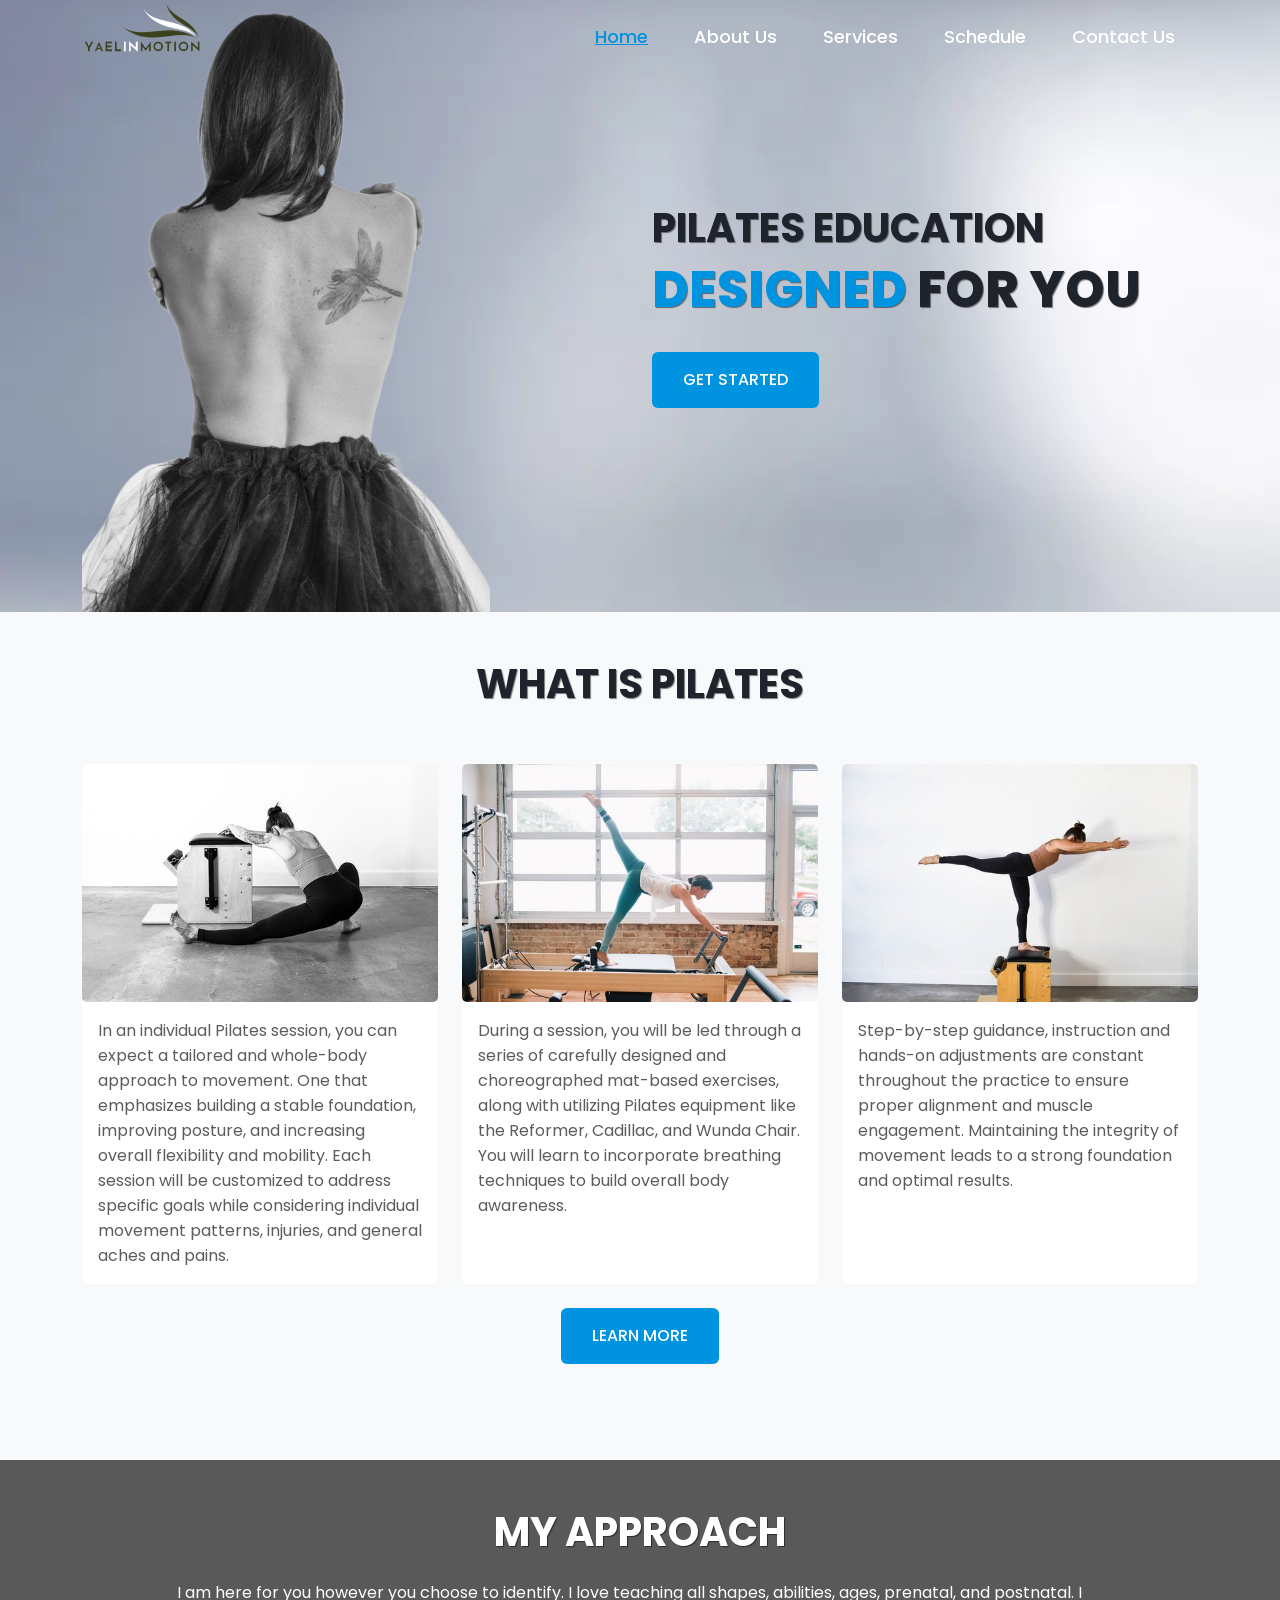
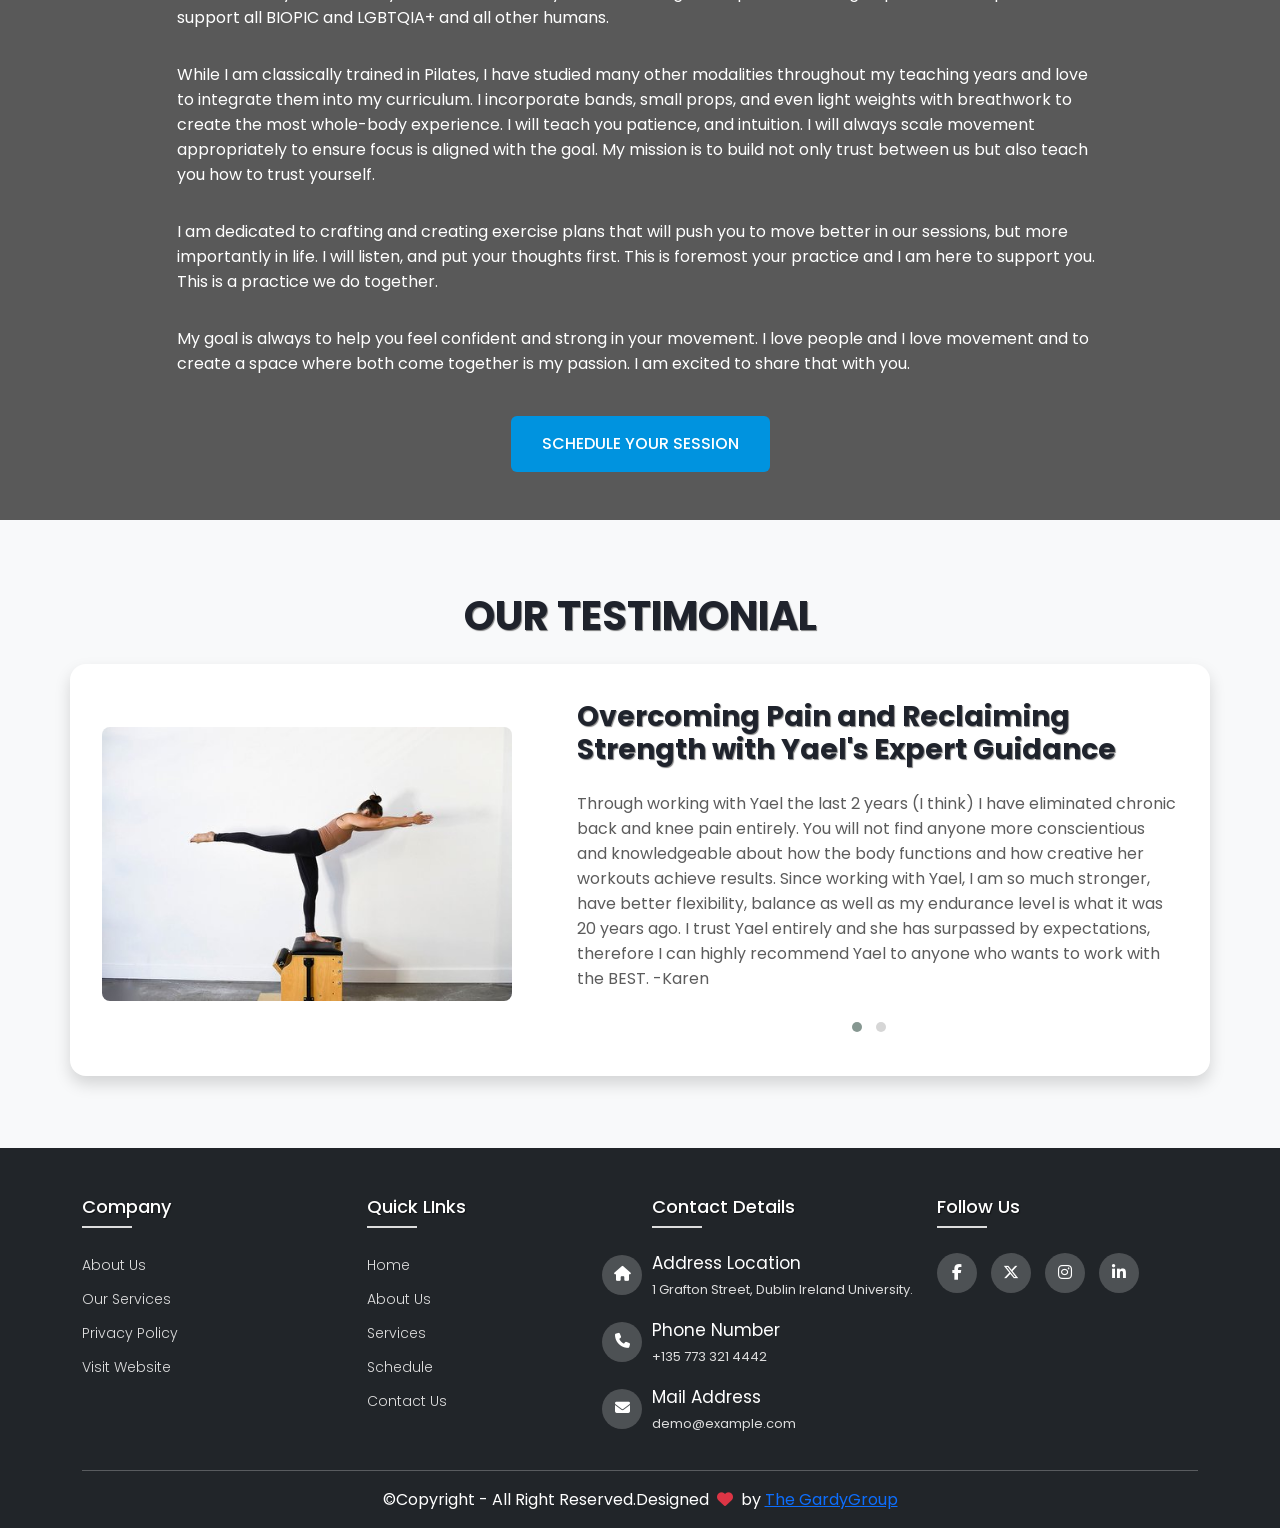
==== commit a408fb3d: "adding logo" ====
--- a/index.html
+++ b/index.html
@@ -30,7 +30,7 @@
     <nav class="navbar navbar-expand-lg">
       <div class="container">
         <a class="navbar-brand" href="index.html"
-          ><img src="images/logo.png.webp" alt="" width="120px"/></a>
+          ><img src="images/logo-yael.png" alt="" width="120px"/></a>
         <button
           class="navbar-toggler"
           type="button"
--- a/style.css
+++ b/style.css
@@ -55,6 +55,9 @@
 }
 .navbar .navbar-toggler{
     border: none;
+}
+.navbar .navbar-brand img{
+    margin-top: -18px;
 }
 /* ------ Navbar End ------- */
 
@@ -363,6 +366,6 @@
         font-size:36px;
     }
     h2{
-        font-size: 29px;
+        font-size: 27px;
     }
 }
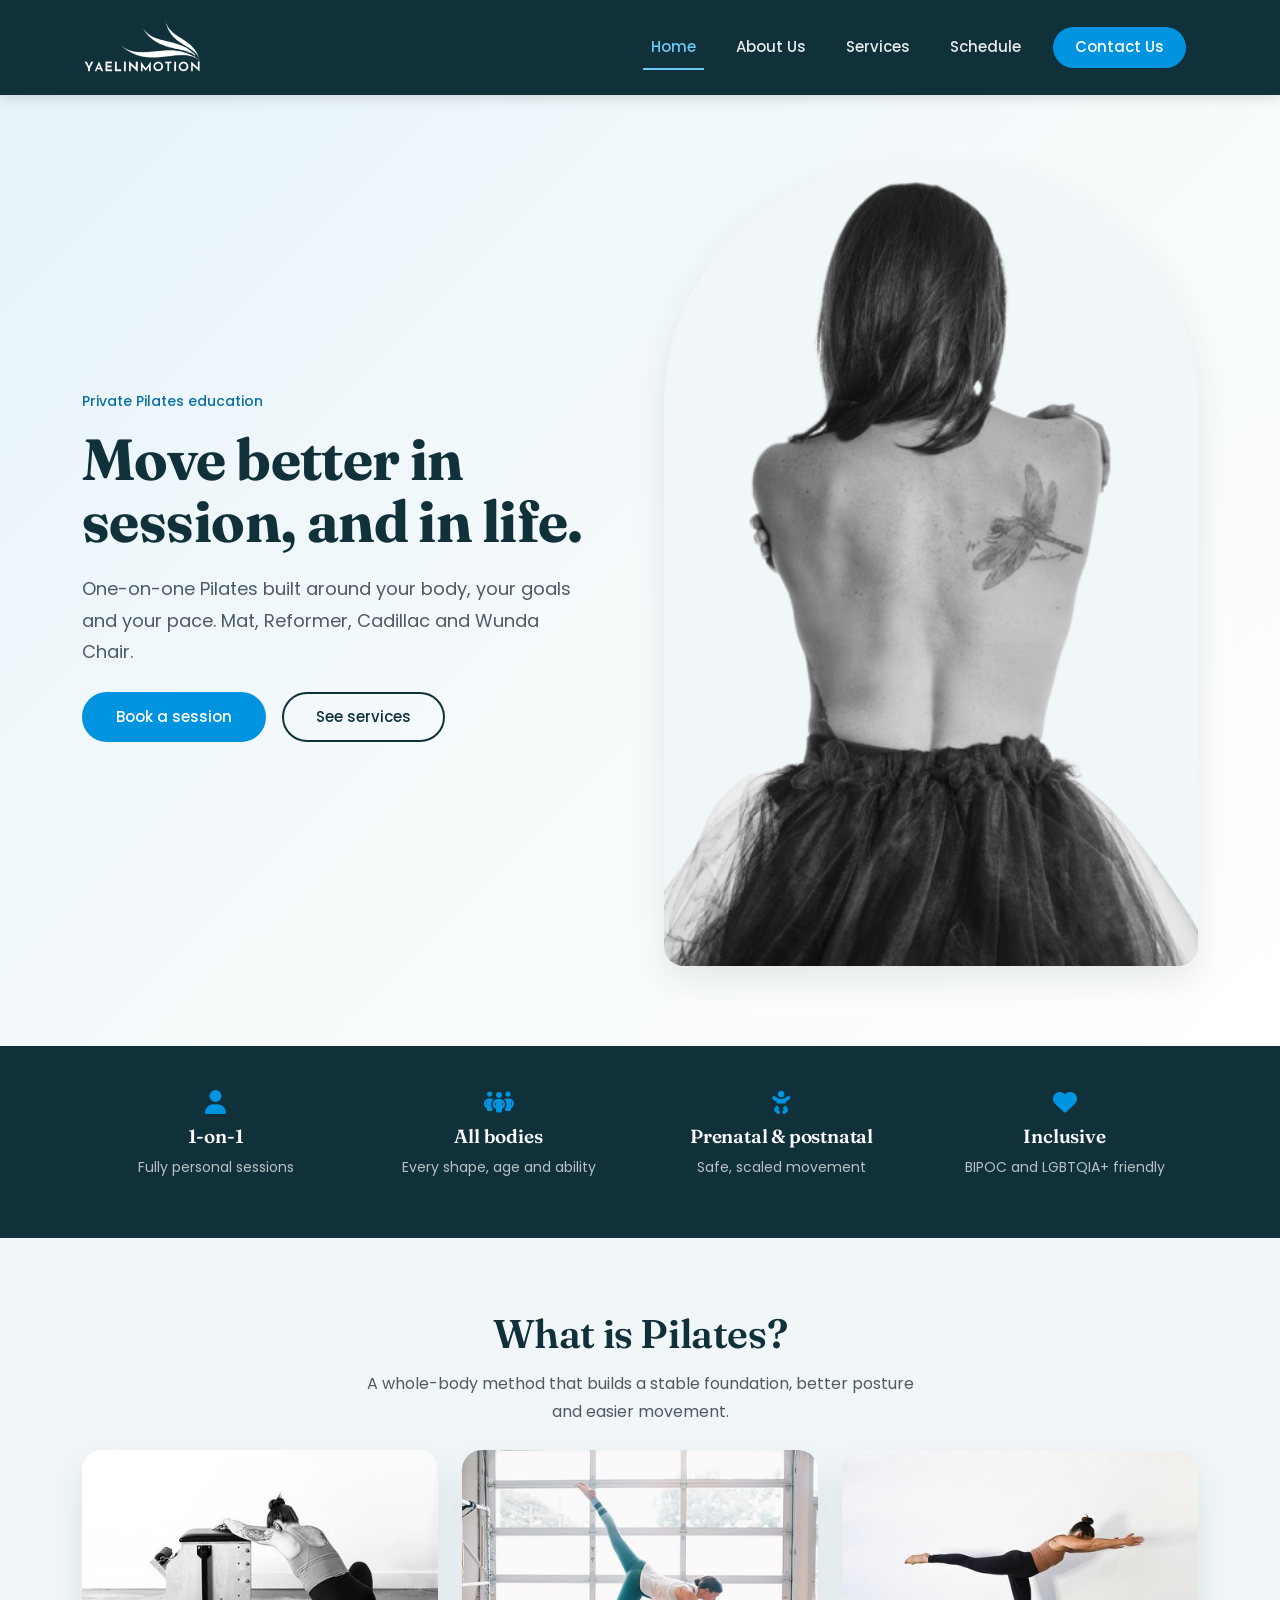
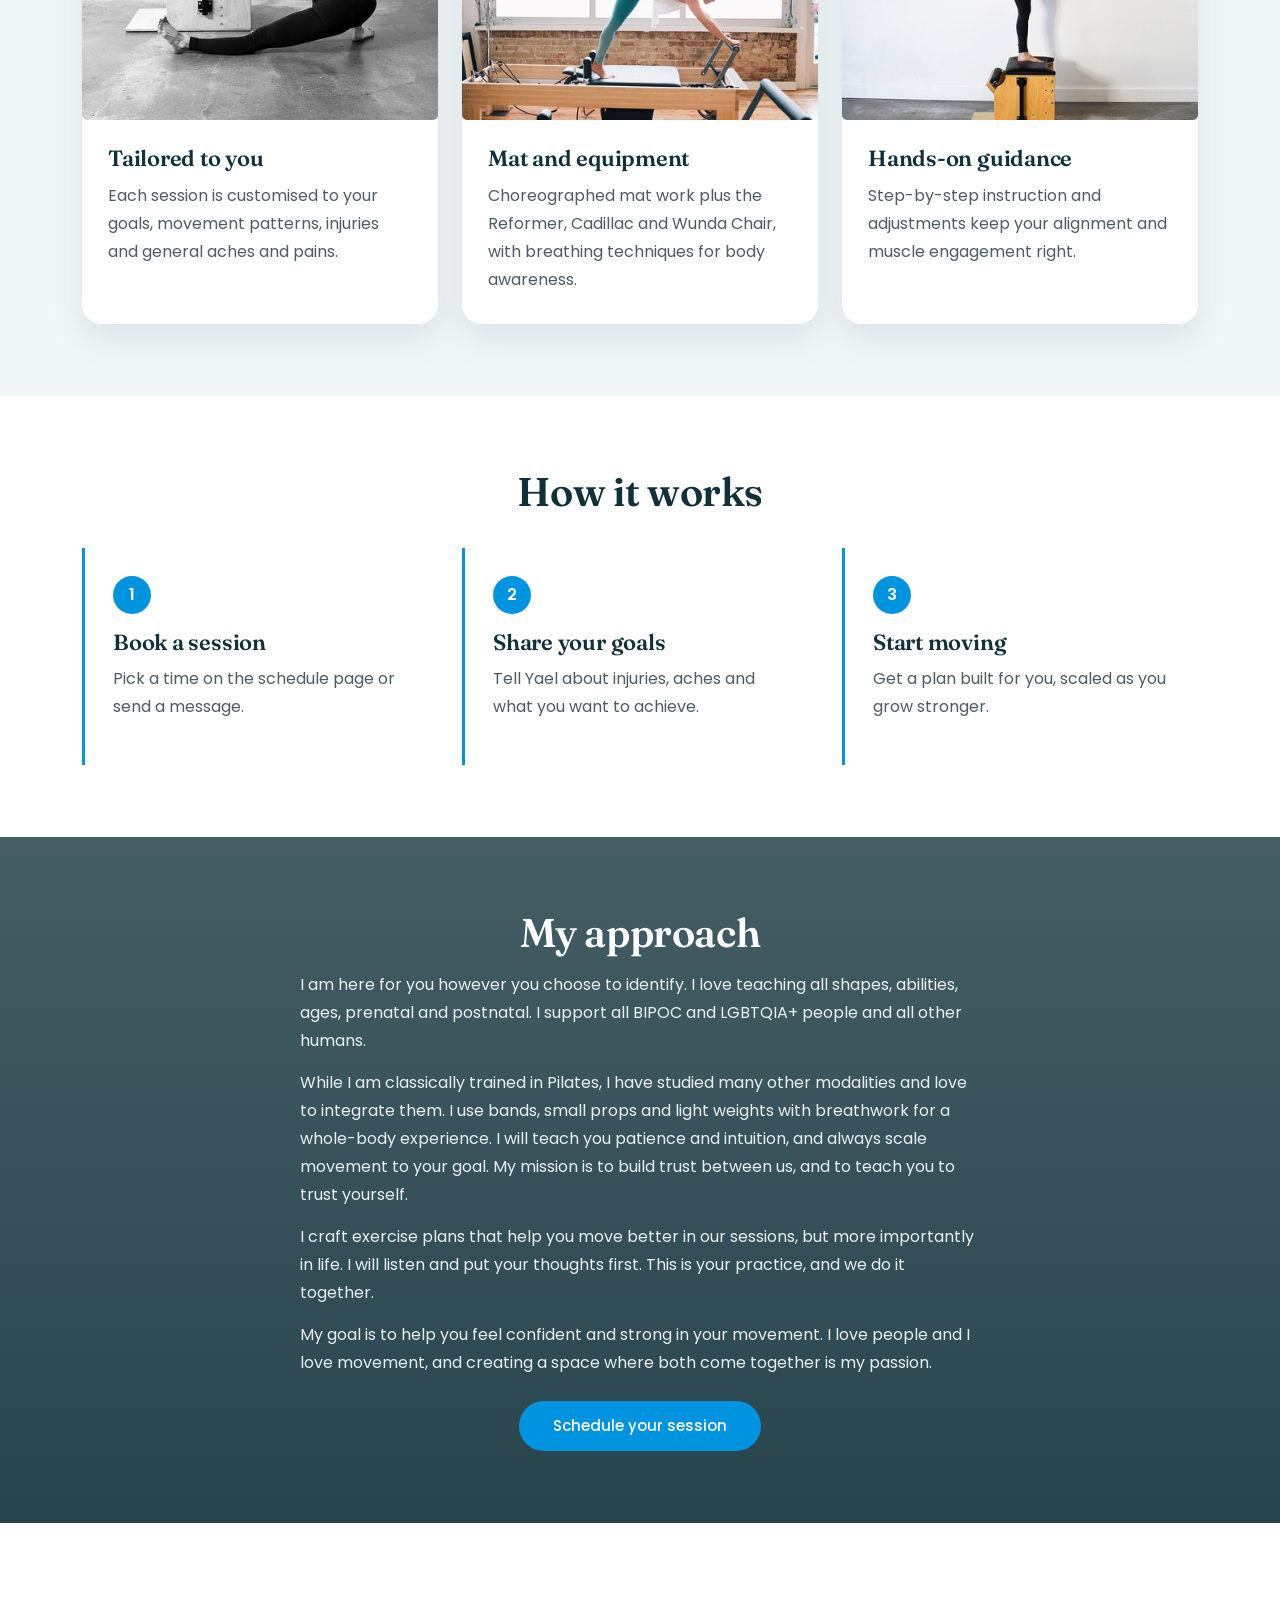
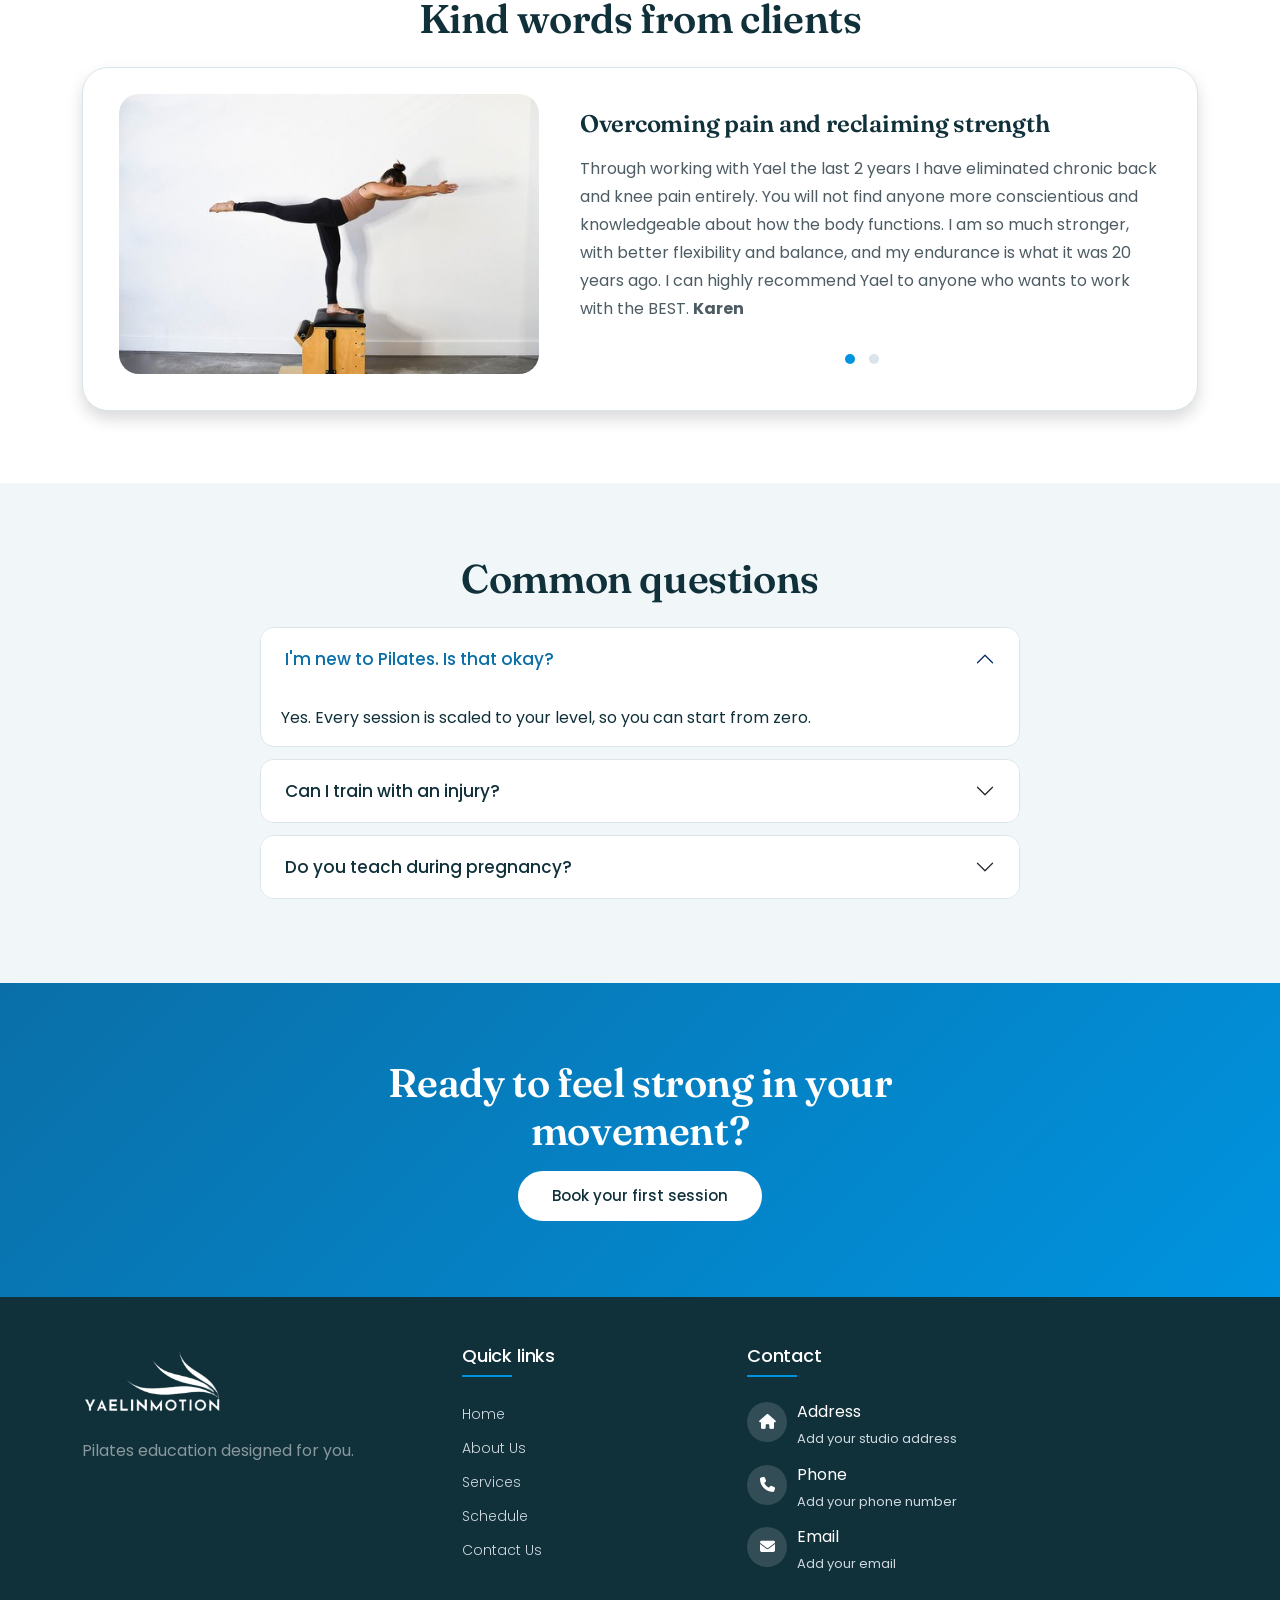
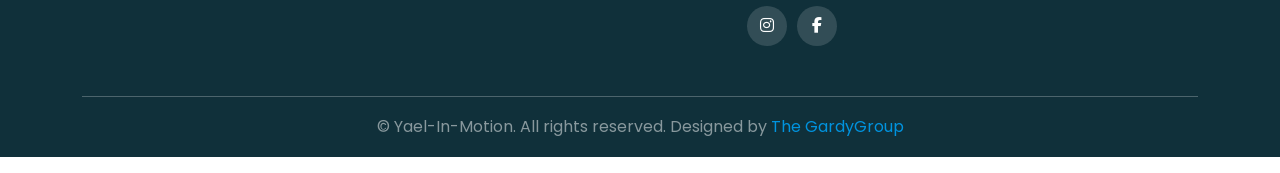
==== commit d808015f: "re-design" ====
--- a/index.html
+++ b/index.html
@@ -1,408 +1,187 @@
 <!DOCTYPE html>
 <html lang="en">
-  <head>
-    <meta charset="UTF-8" />
-    <meta name="viewport" content="width=device-width, initial-scale=1.0" />
-    <title>Home | Fitness</title>
-    <!---- Bootstrap CSS ---->
-    <link
-      href="https://cdn.jsdelivr.net/npm/bootstrap@5.3.1/dist/css/bootstrap.min.css"
-      rel="stylesheet"
-      integrity="sha384-4bw+/aepP/YC94hEpVNVgiZdgIC5+VKNBQNGCHeKRQN+PtmoHDEXuppvnDJzQIu9"
-      crossorigin="anonymous"
-    />
+<head>
+<meta charset="UTF-8" />
+<meta name="viewport" content="width=device-width, initial-scale=1.0" />
+<title>Home | Yael-In-Motion</title>
+<link rel="icon" type="image/x-icon" href="images/logo-yael.png">
+<link href="https://cdn.jsdelivr.net/npm/bootstrap@5.3.1/dist/css/bootstrap.min.css" rel="stylesheet" integrity="sha384-4bw+/aepP/YC94hEpVNVgiZdgIC5+VKNBQNGCHeKRQN+PtmoHDEXuppvnDJzQIu9" crossorigin="anonymous" />
+<link rel="stylesheet" href="https://cdnjs.cloudflare.com/ajax/libs/OwlCarousel2/2.3.4/assets/owl.carousel.min.css"/>
+<link rel="stylesheet" href="https://cdnjs.cloudflare.com/ajax/libs/OwlCarousel2/2.3.4/assets/owl.theme.default.min.css"/>
+<link href="https://unpkg.com/aos@2.3.1/dist/aos.css" rel="stylesheet">
+<link rel="stylesheet" href="https://cdnjs.cloudflare.com/ajax/libs/font-awesome/6.4.2/css/all.min.css" crossorigin="anonymous" referrerpolicy="no-referrer" />
+<link rel="stylesheet" href="style.css" />
+</head>
+<body>
 
-    <!-- owl carousel css for testimonial -->
-    <link rel="stylesheet" href="https://cdnjs.cloudflare.com/ajax/libs/OwlCarousel2/2.3.4/assets/owl.carousel.min.css"/>
-    <link rel="stylesheet" href="https://cdnjs.cloudflare.com/ajax/libs/OwlCarousel2/2.3.4/assets/owl.theme.default.min.css"/>
+<nav class="navbar navbar-expand-lg">
+  <div class="container">
+    <a class="navbar-brand" href="index.html"><img src="images/logo-yael.png" alt="Yael-In-Motion logo" width="120" class="logo-light"/></a>
+    <button class="navbar-toggler" type="button" data-bs-toggle="collapse" data-bs-target="#navbarNav" aria-controls="navbarNav" aria-expanded="false" aria-label="Toggle navigation"><span class="navbar-toggler-icon"></span></button>
+    <div class="collapse navbar-collapse justify-content-end" id="navbarNav">
+      <ul class="navbar-nav align-items-lg-center">
+        <li class="nav-item"><a class="nav-link active" aria-current="page" href="index.html">Home</a></li>
+        <li class="nav-item"><a class="nav-link" href="about-us.html">About Us</a></li>
+        <li class="nav-item"><a class="nav-link" href="service-page.html">Services</a></li>
+        <li class="nav-item"><a class="nav-link" href="schedule-page.html">Schedule</a></li>
+        <li class="nav-item"><a class="nav-link nav-cta" href="contact-us.html">Contact Us</a></li>
+      </ul>
+    </div>
+  </div>
+</nav>
 
-    <!-- aos animation -->
-    <link href="https://unpkg.com/aos@2.3.1/dist/aos.css" rel="stylesheet">
-
-    <!----- font awesome cdn ---->
-    <link rel="stylesheet" href="https://cdnjs.cloudflare.com/ajax/libs/font-awesome/6.4.2/css/all.min.css" integrity="sha512-z3gLpd7yknf1YoNbCzqRKc4qyor8gaKU1qmn+CShxbuBusANI9QpRohGBreCFkKxLhei6S9CQXFEbbKuqLg0DA==" crossorigin="anonymous" referrerpolicy="no-referrer" />
-
-    <!---- Custom CSS ------>
-    <link rel="stylesheet" href="style.css" />
-  </head>
-  <body>
-    <!-- Navbar start -->
-    <nav class="navbar navbar-expand-lg">
-      <div class="container">
-        <a class="navbar-brand" href="index.html"
-          ><img src="images/logo-yael.png" alt="" width="120px"/></a>
-        <button
-          class="navbar-toggler"
-          type="button"
-          data-bs-toggle="collapse"
-          data-bs-target="#navbarNav"
-          aria-controls="navbarNav"
-          aria-expanded="false"
-          aria-label="Toggle navigation">
-          <span class="navbar-toggler-icon"></span>
-        </button>
-        <div
-          class="collapse navbar-collapse justify-content-end"
-          id="navbarNav">
-          <ul class="navbar-nav">
-            <li class="nav-item">
-              <a class="nav-link active" aria-current="page" href="index.html"
-                >Home</a>
-            </li>
-            <li class="nav-item">
-              <a class="nav-link" aria-current="page" href="about-us.html">About Us</a>
-            </li>
-            <li class="nav-item">
-              <a class="nav-link" aria-current="page" href="service-page.html"
-                >Services</a>
-            </li>
-            <li class="nav-item">
-              <a class="nav-link" aria-current="page" href="schedule-page.html">Schedule</a>
-            </li>
-            <li class="nav-item">
-              <a class="nav-link" aria-current="page" href="contact-us.html">Contact Us</a>
-            </li>
-          </ul>
-        </div>
-      </div>
-    </nav>
-    <!--- Navbar end ---->
-
-    <!---- Hero Section Start ------>
-    <section class="hero-section">
-      <div class="container">
-        <div class="row">
-          <div class="col-md-6 order-1 order-md-0" data-aos="fade-right"
-          data-aos-duration="1200">
-            <img src="images/yjbwback.png" alt="" class="img-fluid" />
-          </div>
-          <div class="col-md-6 align-self-center mt-5 mt-md-0 py-5 py-md-0 order-0" data-aos="fade-up"
-          data-aos-duration="1200">
-            <div class="hero-content mt-5 mt-md-0">
-              <h2>PILATES EDUCATION</h2>
-              <h1><span>DESIGNED</span> FOR YOU</h1>
-              <div class="hero-btn">
-                <a href="service-page.html" class="btn mt-4">Get Started</a>
-              </div>
-            </div>
+<!-- Hero -->
+<section class="hero-section">
+  <div class="container">
+    <div class="row align-items-center g-5">
+      <div class="col-lg-6" data-aos="fade-up" data-aos-duration="1000">
+        <div class="hero-content">
+          <p class="kicker">Private Pilates education</p>
+          <h1>Move better in session, and in life.</h1>
+          <p class="lead-text">One-on-one Pilates built around your body, your goals and your pace. Mat, Reformer, Cadillac and Wunda Chair.</p>
+          <div class="hero-btn d-flex flex-wrap gap-3 mt-4">
+            <a href="schedule-page.html" class="btn">Book a session</a>
+            <a href="service-page.html" class="btn btn-ghost">See services</a>
           </div>
         </div>
       </div>
-    </section>
-    <!----- Hero Section End ----->
+      <div class="col-lg-6" data-aos="fade-left" data-aos-duration="1000">
+        <div class="hero-photo"><img src="images/yjbwback.png" alt="Yael teaching a Pilates session" class="img-fluid" /></div>
+      </div>
+    </div>
+  </div>
+</section>
 
-    <!------ Pilates section start ----->
-    <section class="pilate py-5 bg-light">
-      <div class="container" data-aos="fade-up"
-      data-aos-duration="1200">
-        <div class="row text-center">
-          <h2>WHAT IS PILATES</h2>
+<!-- Quick facts -->
+<section class="facts">
+  <div class="container">
+    <div class="row g-3 text-center">
+      <div class="col-6 col-md-3"><i class="fa-solid fa-user"></i><h3>1-on-1</h3><p>Fully personal sessions</p></div>
+      <div class="col-6 col-md-3"><i class="fa-solid fa-people-group"></i><h3>All bodies</h3><p>Every shape, age and ability</p></div>
+      <div class="col-6 col-md-3"><i class="fa-solid fa-baby"></i><h3>Prenatal &amp; postnatal</h3><p>Safe, scaled movement</p></div>
+      <div class="col-6 col-md-3"><i class="fa-solid fa-heart"></i><h3>Inclusive</h3><p>BIPOC and LGBTQIA+ friendly</p></div>
+    </div>
+  </div>
+</section>
+
+<!-- What is Pilates -->
+<section class="pilate py-5">
+  <div class="container py-4">
+    <div class="section-head text-center" data-aos="fade-up"><h2>What is Pilates?</h2><p>A whole-body method that builds a stable foundation, better posture and easier movement.</p></div>
+    <div class="row g-4 pt-4">
+      <div class="col-lg-4 col-md-6" data-aos="fade-up">
+        <div class="card h-100 border-0"><div class="card-img"><img src="images/YAELINMOTION-24.jpeg" class="card-img-top" alt="Individual Pilates session"/></div>
+        <div class="card-body"><h3>Tailored to you</h3><p class="card-text">Each session is customised to your goals, movement patterns, injuries and general aches and pains.</p></div></div>
+      </div>
+      <div class="col-lg-4 col-md-6" data-aos="fade-up" data-aos-delay="100">
+        <div class="card h-100 border-0"><div class="card-img"><img src="images/yjreformercolor.jpg" class="card-img-top" alt="Pilates Reformer"/></div>
+        <div class="card-body"><h3>Mat and equipment</h3><p class="card-text">Choreographed mat work plus the Reformer, Cadillac and Wunda Chair, with breathing techniques for body awareness.</p></div></div>
+      </div>
+      <div class="col-lg-4 col-md-6 mx-md-auto" data-aos="fade-up" data-aos-delay="200">
+        <div class="card h-100 border-0"><div class="card-img"><img src="images/YAELINMOTION-29.jpeg" class="card-img-top" alt="Hands-on alignment adjustment"/></div>
+        <div class="card-body"><h3>Hands-on guidance</h3><p class="card-text">Step-by-step instruction and adjustments keep your alignment and muscle engagement right.</p></div></div>
+      </div>
+    </div>
+  </div>
+</section>
+
+<!-- How it works -->
+<section class="steps py-5">
+  <div class="container py-4">
+    <div class="section-head text-center" data-aos="fade-up"><h2>How it works</h2></div>
+    <div class="row g-4 pt-4">
+      <div class="col-md-4" data-aos="fade-up"><div class="step"><span>1</span><h3>Book a session</h3><p>Pick a time on the schedule page or send a message.</p></div></div>
+      <div class="col-md-4" data-aos="fade-up" data-aos-delay="100"><div class="step"><span>2</span><h3>Share your goals</h3><p>Tell Yael about injuries, aches and what you want to achieve.</p></div></div>
+      <div class="col-md-4" data-aos="fade-up" data-aos-delay="200"><div class="step"><span>3</span><h3>Start moving</h3><p>Get a plan built for you, scaled as you grow stronger.</p></div></div>
+    </div>
+  </div>
+</section>
+
+<!-- Approach -->
+<div class="parrallax">
+  <section class="approach py-5">
+    <div class="container">
+      <div class="row justify-content-center">
+        <div class="col-lg-9" data-aos="fade-up">
+          <h2 class="text-center">My approach</h2>
+          <p>I am here for you however you choose to identify. I love teaching all shapes, abilities, ages, prenatal and postnatal. I support all BIPOC and LGBTQIA+ people and all other humans.</p>
+          <p>While I am classically trained in Pilates, I have studied many other modalities and love to integrate them. I use bands, small props and light weights with breathwork for a whole-body experience. I will teach you patience and intuition, and always scale movement to your goal. My mission is to build trust between us, and to teach you to trust yourself.</p>
+          <p>I craft exercise plans that help you move better in our sessions, but more importantly in life. I will listen and put your thoughts first. This is your practice, and we do it together.</p>
+          <p>My goal is to help you feel confident and strong in your movement. I love people and I love movement, and creating a space where both come together is my passion.</p>
         </div>
-        <div class="row py-5">
-          <div class="col-lg-4 col-md-6 mx-auto mb-4 mb-lg-0" data-aos="fade-up"
-          data-aos-duration="1200">
-            <div class="card h-100 border-0">
-              <div class="card-img">
-                <img
-                  src="images/YAELINMOTION-24.jpeg"
-                  class="card-img-top img-fluid"
-                  alt="..."
-                />
-              </div>
-              <div class="card-body border-5">
-                <p class="card-text">
-                  In an individual Pilates session, you can expect a tailored
-                  and whole-body approach to movement. One that emphasizes
-                  building a stable foundation, improving posture, and
-                  increasing overall flexibility and mobility. Each session will
-                  be customized to address specific goals while considering
-                  individual movement patterns, injuries, and general aches and
-                  pains.
-                </p>
-              </div>
-            </div>
-          </div>
-          <div class="col-lg-4 col-md-6 mx-auto mb-4 mb-lg-0" data-aos="fade-up"
-          data-aos-duration="1200">
-            <div class="card h-100 border-0">
-              <div class="card-img">
-                <img
-                  src="images/yjreformercolor.jpg"
-                  class="card-img-top img-fluid"
-                  alt="..."
-                />
-              </div>
-              <div class="card-body border-5">
-                <p class="card-text">
-                  During a session, you will be led through a series of
-                  carefully designed and choreographed mat-based exercises,
-                  along with utilizing Pilates equipment like the Reformer,
-                  Cadillac, and Wunda Chair. You will learn to incorporate
-                  breathing techniques to build overall body awareness.
-                </p>
-              </div>
-            </div>
-          </div>
-          <div class="col-lg-4 col-md-6 mx-auto" data-aos="fade-up"
-          data-aos-duration="1200">
-            <div class="card h-100 border-0">
-              <div class="card-img">
-                <img
-                  src="images/YAELINMOTION-29.jpeg"
-                  class="card-img-top img-fluid"
-                  alt="..."
-                />
-              </div>
-              <div class="card-body border-5">
-                <p class="card-text">
-                  Step-by-step guidance, instruction and hands-on adjustments
-                  are constant throughout the practice to ensure proper
-                  alignment and muscle engagement. Maintaining the integrity of
-                  movement leads to a strong foundation and optimal results.
-                </p>
-              </div>
-            </div>
-          </div>
-          <div class="col-12 text-center">
-            <div class="hero-btn">
-              <a href="service-page.html" class="btn mt-4">Learn More</a>
-            </div>
-          </div>
+        <div class="col-12 text-center"><div class="hero-btn"><a href="schedule-page.html" class="btn mt-4">Schedule your session</a></div></div>
+      </div>
+    </div>
+  </section>
+</div>
+
+<!-- Testimonials -->
+<section class="our-testimonial py-5">
+  <div class="container py-4">
+    <div class="section-head text-center" data-aos="fade-up"><h2>Kind words from clients</h2></div>
+    <div class="row shadow mt-4" data-aos="fade-up">
+      <div class="col-lg-5 align-self-center text-center"><img class="img-fluid" src="images/YAELINMOTION-29.jpeg" alt="Yael with a client" /></div>
+      <div class="col-lg-7">
+        <div class="owl-carousel-1 owl-carousel owl-theme">
+          <div class="item"><div class="ps-lg-3">
+            <h3 class="pt-3">Overcoming pain and reclaiming strength</h3>
+            <p class="mt-3">Through working with Yael the last 2 years I have eliminated chronic back and knee pain entirely. You will not find anyone more conscientious and knowledgeable about how the body functions. I am so much stronger, with better flexibility and balance, and my endurance is what it was 20 years ago. I can highly recommend Yael to anyone who wants to work with the BEST. <strong>Karen</strong></p>
+          </div></div>
+          <div class="item"><div class="ps-lg-3">
+            <h3 class="pt-3">Elevating my fitness journey</h3>
+            <p class="mt-3">I am incredibly grateful to work with Yael, whose knowledge and patience have made a huge difference. She tailors each session to your needs, focusing on areas of improvement and staying mindful of limitations and injuries. Her encouragement has me looking forward to each workout. <strong>Haylea</strong></p>
+          </div></div>
         </div>
       </div>
-    </section>
-    <!------ Pilates section end ------>
+    </div>
+  </div>
+</section>
 
-    <!------ Approach section start ------>
-    <div class="parrallax">
-      <section class="approach py-5">
-        <div class="container">
-          <div class="row justify-content-center">
-            <div class="col-md-10" data-aos="fade-up"
-            data-aos-duration="1200">
-              <h2 class="text-center text-white pt-5 pt-lg-0">MY APPROACH</h2>
-              <p class="pt-3 text-white">
-                I am here for you however you choose to identify. I love
-                teaching all shapes, abilities, ages, prenatal, and postnatal. I
-                support all BIOPIC and LGBTQIA+ and all other humans.
-              </p>
-              <p class="pt-3 text-white">
-                While I am classically trained in Pilates, I have studied many
-                other modalities throughout my teaching years and love to
-                integrate them into my curriculum. I incorporate bands, small
-                props, and even light weights with breathwork to create the most
-                whole-body experience. I will teach you patience, and intuition.
-                I will always scale movement appropriately to ensure focus is
-                aligned with the goal. My mission is to build not only trust
-                between us but also teach you how to trust yourself.
-              </p>
-              <p class="pt-3 text-white">
-                I am dedicated to crafting and creating exercise plans that will
-                push you to move better in our sessions, but more importantly in
-                life. I will listen, and put your thoughts first. This is
-                foremost your practice and I am here to support you. This is a
-                practice we do together.
-              </p>
-              <p class="pt-3 text-white">
-                My goal is always to help you feel confident and strong in your
-                movement. I love people and I love movement and to create a
-                space where both come together is my passion. I am excited to
-                share that with you.
-              </p>
-            </div>
-            <div class="col-12 text-center" data-aos="fade-up"
-            data-aos-duration="1200">
-              <div class="hero-btn">
-                <a href="" class="btn mt-4">Schedule Your Session</a>
-              </div>
-            </div>
-          </div>
-        </div>
-      </section>
+<!-- FAQ -->
+<section class="faq py-5">
+  <div class="container py-4">
+    <div class="section-head text-center" data-aos="fade-up"><h2>Common questions</h2></div>
+    <div class="accordion mx-auto mt-4" id="faqList" style="max-width:760px">
+      <div class="accordion-item"><h3 class="accordion-header"><button class="accordion-button" type="button" data-bs-toggle="collapse" data-bs-target="#q1">I'm new to Pilates. Is that okay?</button></h3>
+        <div id="q1" class="accordion-collapse collapse show" data-bs-parent="#faqList"><div class="accordion-body">Yes. Every session is scaled to your level, so you can start from zero.</div></div></div>
+      <div class="accordion-item"><h3 class="accordion-header"><button class="accordion-button collapsed" type="button" data-bs-toggle="collapse" data-bs-target="#q2">Can I train with an injury?</button></h3>
+        <div id="q2" class="accordion-collapse collapse" data-bs-parent="#faqList"><div class="accordion-body">Tell Yael about it when you book. Sessions are adjusted around injuries and limitations.</div></div></div>
+      <div class="accordion-item"><h3 class="accordion-header"><button class="accordion-button collapsed" type="button" data-bs-toggle="collapse" data-bs-target="#q3">Do you teach during pregnancy?</button></h3>
+        <div id="q3" class="accordion-collapse collapse" data-bs-parent="#faqList"><div class="accordion-body">Yes, prenatal and postnatal sessions are both offered.</div></div></div>
     </div>
+  </div>
+</section>
 
-    <!------ Approach section end ------>
+<!-- CTA -->
+<section class="cta-band text-center">
+  <div class="container" data-aos="fade-up">
+    <h2>Ready to feel strong in your movement?</h2>
+    <div class="hero-btn"><a href="schedule-page.html" class="btn mt-3">Book your first session</a></div>
+  </div>
+</section>
 
-    <!----- our testimonial section start -->
-    <section class="our-testimonial bg-light py-5">
-      <div class="container py-4">
-        <div class="row text-center" data-aos="fade-up"
-        data-aos-duration="1200">
-          <h2 class="pb-3">OUR TESTIMONIAL</h2>
-        </div>
-        <div
-          class="row shadow rounded-4"
-          data-aos="fade-up"
-          data-aos-duration="1200"
-        >
-          <div class="col-lg-5 align-self-center text-center">
-            <div class="pe-md-4">
-              <img
-                class="img-fluid rounded-3"
-                src="images/YAELINMOTION-29.jpeg"
-                alt=""
-              />
-            </div>
-          </div>
-          <div class="col-lg-7">
-            <div class="owl-carousel-1 owl-carousel owl-theme">
-              <div class="item">
-                <div class="ps-3">
-                  <h3 class="pt-3">
-                    Overcoming Pain and Reclaiming Strength with Yael's Expert
-                    Guidance
-                  </h3>
-                  <p class="mt-4">
-                    Through working with Yael the last 2 years (I think) I have
-                    eliminated chronic back and knee pain entirely. You will not
-                    find anyone more conscientious and knowledgeable about how
-                    the body functions and how creative her workouts achieve
-                    results. Since working with Yael, I am so much stronger,
-                    have better flexibility, balance as well as my endurance
-                    level is what it was 20 years ago. I trust Yael entirely and
-                    she has surpassed by expectations, therefore I can highly
-                    recommend Yael to anyone who wants to work with the BEST.
-                    -Karen
-                  </p>
-                </div>
-              </div>
+<footer class="footer pt-5">
+  <div class="container">
+    <div class="row">
+      <div class="footer-col col-md-4 mb-4"><a href="index.html"><img src="images/logo-yael.png" alt="Yael-In-Motion" width="140" class="logo-light mb-3"></a><p class="text-white-50">Pilates education designed for you.</p></div>
+      <div class="footer-col col-md-3 mb-4"><h4>Quick links</h4>
+        <ul><li><a href="index.html">Home</a></li><li><a href="about-us.html">About Us</a></li><li><a href="service-page.html">Services</a></li><li><a href="schedule-page.html">Schedule</a></li><li><a href="contact-us.html">Contact Us</a></li></ul></div>
+      <div class="footer-col col-md-5 mb-4"><h4>Contact</h4>
+        <div class="contact-details d-flex"><div class="contact-icon"><i class="fa fa-home"></i></div><div class="contact-address"><h5>Address</h5><p>Add your studio address</p></div></div>
+        <div class="contact-details d-flex"><div class="contact-icon"><i class="fa fa-phone"></i></div><div class="contact-address"><h5>Phone</h5><p>Add your phone number</p></div></div>
+        <div class="contact-details d-flex"><div class="contact-icon"><i class="fa fa-envelope"></i></div><div class="contact-address"><h5>Email</h5><p>Add your email</p></div></div>
+        <div class="social-links mt-3"><a href="#" aria-label="Instagram"><i class="fa-brands fa-instagram"></i></a><a href="#" aria-label="Facebook"><i class="fa-brands fa-facebook-f"></i></a></div></div>
+    </div>
+    <hr class="text-white">
+    <p class="footer-bottom text-center text-white-50 pb-3">&copy; Yael-In-Motion. All rights reserved. Designed by <a href="#">The GardyGroup</a></p>
+  </div>
+</footer>
 
-              <div class="item">
-                <div class="ps-3">
-                  <h3 class="pt-3">Elevating My Fitness Journey with Yael</h3>
-                  <p class="mt-4">
-                    I am incredibly grateful to work with Yael, whose knowledge
-                    and patience have made a huge difference in my fitness
-                    journey. She tailors each session to your needs - focusing
-                    on areas of improvement and being mindful of
-                    limitations/injuries Her motivating approach and
-                    encouragement have me looking forward to each workout. Yael
-                    invests in you to help you grow and see the impact you're
-                    looking to achieve! -Haylea
-                  </p>
-                </div>
-              </div>
-            </div>
-          </div>
-        </div>
-      </div>
-    </section>
-    <!----- our testimonial section end -->
-
-    <!----- Footer  start ------>
-    <footer class="footer bg-dark pt-5">
-      <div class="container">
-        <div class="row" data-aos="fade-up"
-        data-aos-duration="1200">
-        <div class="footer-col col-md-3 mb-3 mb-md-0">
-          <h4>company</h4>
-          <ul>
-            <li><a href="#">about us</a></li>
-            <li><a href="#">our services</a></li>
-            <li><a href="#">privacy policy</a></li>
-            <li><a href="#">visit website</a></li>
-          </ul>
-        </div>
-        <div class="footer-col col-md-3 mb-3 mb-md-0">
-          <h4>Quick LInks</h4>
-          <ul>
-            <li><a href="index.html">Home</a></li>
-            <li><a href="about-us.html">About Us</a></li>
-            <li><a href="service-page.html">Services</a></li>
-            <li><a href="schedule-page.html">Schedule</a></li>
-            <li><a href="contact-us.html">Contact Us</a></li>
-          </ul>
-        </div>
-        <div class="col-md-3 footer-col mb-3 mb-md-0">
-          <h4>Contact Details</h4>
-          
-            <div class="contact-details d-flex">
-              <div class="contact-icon">
-                <i class="fa fa-home"></i>
-              </div>
-              <div class="contact-address">
-                <h5>Address Location</h5>
-                <p>1 Grafton Street, Dublin Ireland University.</p>
-              </div>
-            </div>
-            <div class="contact-details d-flex">
-              <div class="contact-icon">
-                <i class="fa fa-phone"></i>
-              </div>
-              <div class="contact-address">
-                <h5>Phone Number</h5>
-                <p>+135 773 321 4442</p>
-              </div>
-            </div>
-            <div class="contact-details d-flex">
-              <div class="contact-icon">
-                <i class="fa fa-envelope"></i>
-              </div>
-              <div class="contact-address">
-                <h5>Mail Address</h5>
-                <p>demo@example.com</p>
-              </div>
-            </div>
-        </div>
-        <div class="footer-col col-md-3">
-          <h4>follow us</h4>
-          <div class="social-links">
-            <a href="#"><i class="fa-brands fa-facebook-f"></i></a>
-            <a href="#"><i class="fa-brands fa-x-twitter"></i></a>
-            <a href="#"><i class="fa-brands fa-instagram"></i></a>
-            <a href="#"><i class="fa-brands fa-linkedin-in"></i></a>
-          </div>
-        </div>
-      </div>
-      <hr class="text-white">
-      </div>
-      <div class="container-fluid footer-bottom">
-        <div class="row">
-          <div class="col-lg-12 text-center">
-            <p class="text-white">©Copyright - All Right Reserved.Designed <i class="fa fa-heart ms-1 me-1 text-danger"></i> by <a href="">The GardyGroup</a> </p>
-          </div>
-        </div>
-      </div>
-    </footer>
-    <!----- Footer  end ------>
-
-    <!---- Bootstrap JS ---->
-    <script
-      src="https://cdn.jsdelivr.net/npm/bootstrap@5.3.1/dist/js/bootstrap.bundle.min.js"
-      integrity="sha384-HwwvtgBNo3bZJJLYd8oVXjrBZt8cqVSpeBNS5n7C8IVInixGAoxmnlMuBnhbgrkm"
-      crossorigin="anonymous"
-    ></script>
-
-    <!----- owl carousel js for testimonial ----->
-    <script src="https://cdnjs.cloudflare.com/ajax/libs/jquery/3.7.0/jquery.min.js"></script>
-    <script src="https://cdnjs.cloudflare.com/ajax/libs/OwlCarousel2/2.3.4/owl.carousel.min.js"></script>
-    <script>
-      $(".owl-carousel-1").owlCarousel({
-        loop: true,
-        nav: false,
-        responsiveClass: true,
-        responsive: {
-          1024: {
-            items: 1,
-            loop: true,
-          },
-          768: {
-            items: 1,
-          },
-          425: {
-            items: 1,
-          },
-          320: {
-            items: 1,
-          },
-        },
-      });
-    </script>
-
-    <!-- js for aos animation -->
-    <script src="https://unpkg.com/aos@2.3.1/dist/aos.js"></script>
-    <script>
-      AOS.init();
-    </script>
-  </body>
-</html>
+<script src="https://cdn.jsdelivr.net/npm/bootstrap@5.3.1/dist/js/bootstrap.bundle.min.js" integrity="sha384-HwwvtgBNo3bZJJLYd8oVXjrBZt8cqVSpeBNS5n7C8IVInixGAoxmnlMuBnhbgrkm" crossorigin="anonymous"></script>
+<script src="https://cdnjs.cloudflare.com/ajax/libs/jquery/3.7.0/jquery.min.js"></script>
+<script src="https://cdnjs.cloudflare.com/ajax/libs/OwlCarousel2/2.3.4/owl.carousel.min.js"></script>
+<script>$(".owl-carousel-1").owlCarousel({loop:true,nav:false,items:1,autoplay:true,autoplayTimeout:7000,autoplayHoverPause:true});</script>
+<script src="https://unpkg.com/aos@2.3.1/dist/aos.js"></script>
+<script>AOS.init({once:true});</script>
+</body>
+</html>
--- a/style.css
+++ b/style.css
@@ -1,371 +1,220 @@
-@import url('https://fonts.googleapis.com/css2?family=Poppins:wght@300;400;500;600;700&display=swap');
-
-*{
-    margin: 0px;
-    padding: 0px;
-    box-sizing: border-box;
-    font-family: 'Poppins', sans-serif;
-}
-h1{
-    font-weight: 800;
-    font-size: 50px;
-    text-shadow: 1px 1px 1px rgba(0,0,0,0.5);
-    color: #1f232c;
-}
-h2{
-    font-weight: 700;
-    font-size: 40px;
-    text-shadow: 1px 1px 1px rgba(0,0,0,0.5);
-    color: #1f232c;
-}
-h3{
-    font-weight: 700;
-    text-shadow: 1px 1px 1px rgba(0,0,0,0.5);
-    color: #1f232c;
-}
-h4{
-    text-shadow: 1px 1px 1px rgba(0,0,0,0.5);
-    color: #1f232c;
-}
-p{
-    color:#5c5c5c;
-    font-size: 16px;
-    line-height: 25px;
-}
-/* ----- Navbar start ----- */
-.navbar{
-    position: absolute;
-    top: 0;
-    right: 0;
-    left: 0;
-    z-index: 2;
-}
-.navbar .navbar-nav .nav-item a{
-    font-size: 18px;
-    font-weight: 500;
-    margin: 5px 15px;
-    color: #fff;
-}
-.navbar .nav-item a:hover{
-    color: #0093df;
-}
-.navbar .nav-item a.active{
-    color: #0093df;
-    text-decoration: underline;
-}
-.navbar .navbar-toggler{
-    border: none;
-}
-.navbar .navbar-brand img{
-    margin-top: -18px;
-}
-/* ------ Navbar End ------- */
-
-/* ------ hero-section start ------- */
-
-.hero-section{
-    background-image: url(images/banner-bg.jpg.webp);
-}
-.hero-section .hero-content span{
-    color: #0093df;
-}
-.hero-btn a{
-    background: #0093df;
-    line-height: 42px;
-    padding-left: 30px;
-    padding-right: 30px;
-    color: white;
-    font-weight: 500;
-    text-transform: uppercase;
-}
-.hero-btn a:hover{
-    background-color: #1f1d1d;
-    color: #fff;
-}
-/* ------ hero-section end ------- */
-
-
-/* ------ Pilates section start ----- */
-.pilate .card .card-img{
-    overflow: hidden;
-}
-.card-img-top{
-    transition: all 0.5s ease;
-    cursor: pointer;
-}
-.pilate .card:hover .card-img-top{
-    transform:scale(1.1);
-}
-/* ------ Pilates section end ----- */
-
-
-/* ------ Approach section start ----- */
-
-.parrallax{
-    background-image: url(images/YAELINMOTION-93.jpg);
-    background-repeat: no-repeat;
-    background-position:center;
-    background-size: cover;
-    background-attachment: fixed;
-}
-.approach{
-background-color: rgba(0,0,0,0.65);
-}
-/* ------ Approach section end ----- */
-
-/*----- our testimonial section start -->-- */
-.shadow{
-    box-shadow: 0 0 15px rgba(0,0,0,0.2);
-    background: #fff;
-    padding: 20px 20px 32px;
-}
-/*----- our testimonial section end ----- */
-
-/* ----- About-US Page section start---- */
-.about-us{
-    background-color: #5c5c5c;
-}
-/* ----- About-US Page section end---- */
-
-
-/* ----- Service-Page section start---- */
-
-.service{
-    padding: 170px 0;
-}
-.service-centent{
-    padding: 50px 0;
-}
-.service-centent img{
-    border-radius: 10px;
-}
-
-/* Accordion Section */
-.accordion-item {
-    background-color: #fff;
-    color: #111;
-    margin: 1rem 0;
-    border: 0px !important;
-    border-radius: 0.5rem;
-    /* background: linear-gradient(111.23deg, #e9f7ff 9.95%, #ffdbd5 85.17%); */
-    /* box-shadow: 0 2px 5px 0 rgba(0, 0, 0, 0.25); */
-  }
-  .accordion-item-header {
-    padding: 20px 24px 10px 54px;
-    min-height: 3.5rem;
-    line-height: 1.25rem;
-    font-weight: bold;
-    position: relative;
-    cursor: pointer;
-  }
-  .accordion-item-header h5{
-    font-size: 18px;
-  }
-  .accordion-item-header::after {
-    content: "\203a";
-    color: #006478;
-    font-size: 40px;
-    position: absolute;
-    left: 24px;
-    top: 45%;
-    transform: translateY(-10px);
-    transition: all 0.3s ease;
-  }
-  .accordion-item-header.active::after {
-    content: "\203a";
-    transform: rotate(90deg);
-  }
-  .accordion-item-body {
-    padding: 0px 22px 0px 22px;
-    max-height: 0;
-    overflow: hidden;
-    transition: max-height 0.2s ease-out;
-  }
-  .accordion-item-body-content {
-    line-height: 1.5rem;
-    color: #555555;
-  }  
-
-  /* ----- Service-Page section end---- */
-
-  /*---- Schedule-page CSS Start -----*/
-
-.information-section .card{
-    border-radius: 15px;
-}
-.information-section .card-icon{
-    width: 100px;
-    height: 100px;
-    border-radius: 50%;
-    background-color: #5c5c5c;
-    display: flex;
-    align-items: center;
-    justify-content: center;
-    font-size: 40px;
-    color: white;
-}
-
-/*---- Schedule-page CSS end -----*/
-
-/* ---- contact-us section start */
-.contact{
-    background: #f2f2f2;
-}
-.contact .title{
-    font-size: 33px;
-    font-weight: 600;
-    color: #1f232c;
-    width: 100%;
-    text-shadow: 1px 1px 1px rgba(0,0,0,0.5);
-    text-transform: uppercase;
-    line-height: 45px;
-}
-.form .form-group{
-    margin-bottom: 20px;
-}
-.form .form-control{
-    padding: 12px 15px;
-    border-radius: 0px;
-}
-.form .form-group .form-control:focus{
-    border: 1px solid #5c5c5c;
-    box-shadow: none;
-}
-.form .form-group textarea{
-    height: 100px;
-}
-.form .contact-btn button{
-    width: 100%;
-    background-color:#1f232c;
-    padding: 10px 20px;
-    border: 2px solid #999999;
-    border-radius: 4px;
-}
-.form .contact-btn button:hover{
-    background-color: #2f3238;
-}
-.contact-info .contact-details{
-    margin: 10px 0px;
-}
-.contact-details .contact-icon{
-    font-size: 20px;
-    width: 45px;
-    height: 45px;
-    line-height: 45px;
-    color: white;
-    text-align: center;
-    margin: 2px 0 25px;
-    border-radius: 5%;
-    background-color: #1f232c;
-    margin-right: 25px;
-}
-.contact-address h5{
-    color: #1f232c;
-    font-weight: 700;
-    font-size: 19px;
-}
-.contact-address p{
-    line-height: 17px;
-}
-/* ---- contact-us section end */
-
-/*---- footer start ----*/
-.footer ul {
-	list-style: none;
-    padding-left: 0;
-}
-.footer-col h4 {
-	font-size: 18px;
-	color: #FFF;
-	text-transform: capitalize;
-	margin-bottom: 35px;
-	font-weight: 500;
-	position: relative;
-}
-.footer-col h5{
-    color: #FFF ;
-}
-.footer-col h4::before {
-	content: "";
-	position: absolute;
-	left: 0;
-	bottom: -10px;
-	background-color: #ddd;
-	width: 50px;
-	height: 2px;
-}
-.footer-col ul li:not(:last-child) {
-	margin-bottom: 10px;
-}
-.footer-col ul li a {
-	color: #DDD;
-	font-size: 14px;
-	font-weight: 300;
-	text-transform: capitalize;
-	text-decoration: none;
-	transition: all 0.3s ease;
-}
-.footer-col ul li a:hover {
-	color: #FFF;
-	padding-left: 7px;
-}
-.footer-col .contact-details .contact-icon{
-    margin-right: 10px;
-    background-color: rgba(255, 255, 255, 0.2);
-    border-radius: 50%;
-    padding: 0 12px;
-    margin-left: -50px;
-    width: 40px;
-    height: 40px;
-    font-size: 15px;
-    line-height: 38px;
-}
-.footer-col .contact-details .contact-address h5{
-    font-weight: inherit;
-    font-size: 17px;
-}
-.footer-col .contact-details .contact-address p{
-    font-size: 13px;
-    color: #DDD;
-}
-.footer-col .social-links a {
-	color: #FFF;
-	background-color: rgba(255, 255, 255, 0.2);
-	display: inline-block;
-	height: 40px;
-	width: 40px;
-	border-radius: 50%;
-	text-align: center;
-	margin: 0 10px 10px 0;
-	line-height: 40px;
-	transition: all 0.5s ease;
-}
-.footer-col .social-links a:hover {
-	color: #151515;
-	background-color: #FFF;
-}
-/*---- footer end -----*/
-
-/*----- media query -----*/
-@media only screen and (max-width:768px){
-    h1{
-        font-size:44px;
-    }
-    h2{
-        font-size: 34px;
-    }
-    .navbar .navbar-nav{
-        background-color: #1f1e1e;
-        width: 100%;
-        border-bottom-right-radius: 50px;
-        border-bottom-left-radius: 20px;
-    }
-}
-@media only screen and (max-width:425px){
-    h1{
-        font-size:36px;
-    }
-    h2{
-        font-size: 27px;
-    }
-}+@import url('https://fonts.googleapis.com/css2?family=Fraunces:opsz,wght@9..144,500;9..144,600;9..144,700&family=Poppins:wght@300;400;500;600&display=swap');
+:root{--ink:#10303a;--text:#4d5b63;--brand:#0093df;--deep:#0a6fa8;--mist:#f1f7f9;--line:#d9e5ea;--white:#fff;--r:20px;--sh:0 14px 34px rgba(16,48,58,.10)}
+*{margin:0;padding:0;box-sizing:border-box}
+html{scroll-behavior:smooth}
+body{font-family:'Poppins',sans-serif;color:var(--text);background:var(--white);-webkit-font-smoothing:antialiased}
+h1,h2,h3,h4{font-family:'Fraunces',serif;color:var(--ink);letter-spacing:-.01em}
+h1{font-weight:700;font-size:58px;line-height:1.08}
+h2{font-weight:600;font-size:40px;line-height:1.2}
+h3{font-weight:600;font-size:22px;line-height:1.3}
+p{font-size:16px;line-height:1.75;color:var(--text)}
+img{max-width:100%}
+a:focus-visible,button:focus-visible{outline:3px solid var(--brand);outline-offset:3px}
+.section-head p{max-width:56ch;margin:12px auto 0}
+
+/* Navbar */
+.navbar{position:absolute;top:0;left:0;right:0;z-index:5;padding:14px 0}
+.navbar .navbar-nav .nav-item a{font-size:15px;font-weight:500;margin:5px 12px;color:var(--ink);position:relative;transition:color .25s}
+.navbar .nav-item a:hover,.navbar .nav-item a.active{color:var(--brand);text-decoration:none}
+.navbar .nav-item a.active::after{content:"";position:absolute;left:0;right:0;bottom:-3px;height:2px;background:var(--brand)}
+.navbar .nav-item a.nav-cta{background:var(--ink);color:var(--white);padding:9px 22px;border-radius:999px}
+.navbar .nav-item a.nav-cta:hover{background:var(--brand);color:var(--white)}
+.navbar .navbar-toggler{border:none}.navbar .navbar-toggler:focus{box-shadow:none}
+.navbar .navbar-brand img{margin-top:-18px}
+
+/* Hero */
+.hero-section{background:linear-gradient(135deg,#e6f3f9 0%,#f7fbfc 55%,#fff 100%);padding:130px 0 80px;overflow:hidden}
+.kicker{font-size:14px;font-weight:500;color:var(--deep);margin-bottom:14px}
+.hero-content .lead-text{font-size:18px;margin-top:20px;max-width:46ch}
+.hero-photo{border-radius:240px 240px var(--r) var(--r);overflow:hidden;box-shadow:var(--sh);background:var(--mist)}
+.hero-photo img{display:block;width:100%}
+.hero-btn a{background:var(--brand);line-height:46px;padding:0 32px;color:var(--white);font-weight:500;font-size:15px;border:2px solid var(--brand);border-radius:999px;transition:transform .25s,background-color .25s,color .25s}
+.hero-btn a:hover{background:var(--ink);border-color:var(--ink);color:var(--white);transform:translateY(-2px)}
+.hero-btn a.btn-ghost{background:transparent;color:var(--ink);border-color:var(--ink)}
+.hero-btn a.btn-ghost:hover{background:var(--ink);color:var(--white)}
+
+/* Facts */
+.facts{background:var(--ink);padding:44px 0}
+.facts i{font-size:24px;color:var(--brand);margin-bottom:10px}
+.facts h3{color:var(--white);font-size:19px}
+.facts p{color:rgba(255,255,255,.7);font-size:14px;line-height:1.5}
+
+/* Pilates cards */
+.pilate{background:var(--mist)}
+.pilate .card{border-radius:var(--r);overflow:hidden;box-shadow:var(--sh)}
+.pilate .card .card-img{overflow:hidden}
+.pilate .card-body{padding:24px 26px 30px}
+.pilate .card-body h3{margin-bottom:10px}
+.card-img-top{height:270px;object-fit:cover;transition:transform .6s}
+.pilate .card:hover .card-img-top{transform:scale(1.05)}
+
+/* Steps */
+.step{padding:28px;border-left:3px solid var(--brand);background:var(--white)}
+.step span{display:inline-grid;place-items:center;width:38px;height:38px;border-radius:50%;background:var(--brand);color:var(--white);font-weight:600;margin-bottom:14px}
+.step h3{margin-bottom:8px}
+
+/* Approach */
+.parrallax{background:url(images/YAELINMOTION-93.jpg) center/cover no-repeat fixed}
+.approach{background:linear-gradient(180deg,rgba(16,48,58,.78),rgba(16,48,58,.9));padding:4.5rem 0!important}
+.approach h2{color:var(--white);margin-bottom:12px}
+.approach p{color:rgba(255,255,255,.9);max-width:68ch;margin:14px auto 0}
+
+/* Testimonials */
+.shadow{background:var(--white);box-shadow:var(--sh);padding:24px 24px 34px;border:1px solid var(--line);border-radius:26px;margin-left:0;margin-right:0}
+.shadow img{border-radius:var(--r)}
+.our-testimonial .owl-carousel h3{font-size:24px}
+.owl-theme .owl-dots .owl-dot span{background:var(--line)}
+.owl-theme .owl-dots .owl-dot.active span{background:var(--brand)}
+
+/* FAQ */
+.faq{background:var(--mist)}
+.faq .accordion-item{border:1px solid var(--line)!important;border-radius:14px!important;margin:12px 0;overflow:hidden;box-shadow:none}
+.faq .accordion-header{padding:0;margin:0;min-height:0}
+.faq .accordion-header::after{display:none}
+.faq .accordion-button{font-family:'Poppins',sans-serif;font-weight:500;font-size:17px;color:var(--ink);padding:20px 24px}
+.faq .accordion-button:not(.collapsed){background:var(--white);color:var(--deep);box-shadow:none}
+.faq .accordion-button:focus{box-shadow:0 0 0 3px rgba(0,147,223,.25)}
+
+/* CTA */
+.cta-band{background:linear-gradient(135deg,var(--deep),var(--brand));padding:76px 0}
+.cta-band h2{color:var(--white);max-width:22ch;margin:0 auto}
+.cta-band .hero-btn a{background:var(--white);color:var(--ink);border-color:var(--white)}
+.cta-band .hero-btn a:hover{background:var(--ink);color:var(--white);border-color:var(--ink)}
+
+/* ---- Other pages (kept) ---- */
+.about-us{background-color:var(--text)}
+.service{padding:170px 0}
+.service-centent{padding:50px 0}
+.service-centent img{border-radius:var(--r)}
+.accordion-item{background:var(--white);color:var(--ink);margin:1rem 0;border:1px solid var(--line)!important;border-radius:14px!important;overflow:hidden}
+.accordion-item-header{padding:20px 24px 10px 54px;min-height:3.5rem;line-height:1.25rem;font-weight:bold;position:relative;cursor:pointer}
+.accordion-item-header h5{font-size:18px}
+.accordion-item-header::after{content:"\203a";color:var(--brand);font-size:40px;position:absolute;left:24px;top:45%;transform:translateY(-10px);transition:transform .3s}
+.accordion-item-header.active::after{content:"\203a";transform:rotate(90deg)}
+.accordion-item-body{padding:0 22px;max-height:0;overflow:hidden;transition:max-height .2s ease-out}
+.accordion-item-body-content{line-height:1.6rem;color:var(--text)}
+.information-section .card{border-radius:var(--r);border:1px solid var(--line);transition:transform .25s,box-shadow .25s}
+.information-section .card:hover{transform:translateY(-4px);box-shadow:var(--sh)}
+.information-section .card-icon{width:100px;height:100px;border-radius:50%;background:var(--brand);display:flex;align-items:center;justify-content:center;font-size:40px;color:var(--white)}
+.contact{background:var(--mist)}
+.contact .title{font-family:'Fraunces',serif;font-size:33px;font-weight:600;color:var(--ink);width:100%;line-height:1.3}
+.form .form-group{margin-bottom:20px}
+.form .form-control{padding:13px 16px;border-radius:10px;border:1px solid var(--line)}
+.form .form-group .form-control:focus{border-color:var(--brand);box-shadow:0 0 0 4px rgba(0,147,223,.15)}
+.form .form-group textarea{height:120px}
+.form .contact-btn button{width:100%;background:var(--ink);padding:12px 20px;border:none;border-radius:999px;transition:background-color .25s}
+.form .contact-btn button:hover{background:var(--brand)}
+.contact-info .contact-details{margin:10px 0}
+.contact-details .contact-icon{font-size:20px;width:45px;height:45px;line-height:45px;color:var(--white);text-align:center;margin:2px 25px 25px 0;border-radius:12px;background:var(--ink)}
+.contact-address h5{color:var(--ink);font-weight:600;font-size:19px}
+.contact-address p{line-height:1.5}
+
+/* Footer */
+.footer{background:var(--ink)}
+.footer ul{list-style:none;padding-left:0}
+.footer-col h4{font-family:'Poppins',sans-serif;font-size:18px;color:var(--white);margin-bottom:35px;font-weight:500;position:relative}
+.footer-col h4::before{content:"";position:absolute;left:0;bottom:-10px;background:var(--brand);width:50px;height:2px}
+.footer-col h5{color:var(--white)}
+.footer-col ul li:not(:last-child){margin-bottom:10px}
+.footer-col ul li a{color:#cfd8df;font-size:14px;font-weight:300;text-decoration:none;transition:all .3s}
+.footer-col ul li a:hover{color:var(--white);padding-left:7px}
+.footer-col .contact-details .contact-icon{margin:0 10px 0 0;background:rgba(255,255,255,.14);border-radius:50%;width:40px;height:40px;font-size:15px;line-height:40px;flex-shrink:0}
+.footer-col .contact-details .contact-address h5{font-weight:inherit;font-size:16px}
+.footer-col .contact-details .contact-address p{font-size:13px;color:#cfd8df}
+.footer-col .social-links a{color:var(--white);background:rgba(255,255,255,.14);display:inline-block;height:40px;width:40px;border-radius:50%;text-align:center;margin:0 10px 10px 0;line-height:40px;transition:all .4s}
+.footer-col .social-links a:hover{color:var(--ink);background:var(--white)}
+.footer-bottom a{color:var(--brand);text-decoration:none}
+
+@media(max-width:992px){.parrallax{background-attachment:scroll}}
+@media(max-width:768px){
+h1{font-size:42px}h2{font-size:32px}
+.hero-section{padding-top:110px}
+.hero-photo{border-radius:140px 140px var(--r) var(--r)}
+.navbar .navbar-nav{background:var(--white);padding:10px 0;box-shadow:var(--sh);border-radius:0 0 40px 20px}
+.navbar .nav-item a.nav-cta{display:inline-block;margin-left:12px}}
+@media(max-width:425px){h1{font-size:34px}h2{font-size:27px}}
+@media(prefers-reduced-motion:reduce){*{transition:none!important;scroll-behavior:auto!important}}
+
+/* ===== v3: dark navbar (fixes logo), logo, inner pages ===== */
+.navbar{position:sticky;top:0;background:var(--ink);padding:10px 0;box-shadow:0 2px 14px rgba(0,0,0,.15)}
+.navbar .navbar-nav .nav-item a{color:rgba(255,255,255,.9)}
+.navbar .nav-item a:hover,.navbar .nav-item a.active{color:#6cc8f5}
+.navbar .nav-item a.active::after{background:#6cc8f5}
+.navbar .nav-item a.nav-cta{background:var(--brand);color:var(--white)}
+.navbar .nav-item a.nav-cta:hover{background:var(--white);color:var(--ink)}
+.navbar .navbar-brand img{margin-top:0}
+.navbar .navbar-toggler-icon{filter:invert(1)}
+.logo-light{filter:brightness(0) invert(1);height:auto}
+.hero-section{padding:70px 0 80px}
+.page-hero{background:linear-gradient(135deg,#e6f3f9,#f7fbfc);padding:80px 0 70px}
+.page-hero h1{max-width:20ch;margin:0 auto}
+.bio .hero-photo{border-radius:var(--r)}
+.timeline{max-width:720px;border-left:3px solid var(--line);padding-left:32px}
+.t-item{position:relative;padding-bottom:30px}
+.t-item::before{content:"";position:absolute;left:-42px;top:6px;width:16px;height:16px;border-radius:50%;background:var(--brand);border:3px solid var(--white);box-shadow:0 0 0 2px var(--brand)}
+.t-item:last-child{padding-bottom:0}
+.t-item h3{font-size:20px;margin-bottom:6px}
+.service{padding:90px 0}
+@media(max-width:768px){
+.navbar .navbar-nav{background:transparent;box-shadow:none;padding:8px 0}
+.hero-section{padding-top:50px}
+.page-hero{padding:56px 0 48px}}
+
+/* ===== Services page ===== */
+.svc-row{margin-bottom:56px}
+.svc-row:last-child{margin-bottom:0}
+.svc img{border-radius:var(--r);box-shadow:var(--sh);object-fit:cover}
+.chips{list-style:none;display:flex;flex-wrap:wrap;gap:8px;margin:16px 0 0;padding:0}
+.chips li{background:var(--mist);color:var(--ink);border:1px solid var(--line);border-radius:999px;padding:6px 16px;font-size:14px}
+.faq-img{border-radius:var(--r);aspect-ratio:3/4;object-fit:cover}
+
+/* ===== Schedule page ===== */
+.dark-hero{background:radial-gradient(900px 400px at 80% -10%,rgba(0,147,223,.45),transparent 60%),var(--ink);padding:80px 0 150px}
+.dark-hero h1{color:var(--white);max-width:16ch;margin:0 auto}
+.dark-hero .kicker{color:#6cc8f5}
+.dark-hero .lead-text{color:rgba(255,255,255,.8);max-width:44ch;margin-top:18px}
+.pricing{margin-top:-90px;position:relative;z-index:2}
+.price-card{background:var(--white);border:1px solid var(--line);border-radius:26px;padding:36px 34px;box-shadow:var(--sh);height:100%}
+.price-card.featured{background:linear-gradient(160deg,var(--deep),var(--brand));border:none;color:var(--white)}
+.price-tag{display:inline-block;font-size:14px;font-weight:500;padding:5px 16px;border-radius:999px;background:var(--mist);color:var(--deep)}
+.featured .price-tag{background:rgba(255,255,255,.2);color:var(--white)}
+.price{font-family:'Fraunces',serif;font-weight:700;font-size:78px;line-height:1;color:var(--ink);margin:22px 0 18px}
+.price sup{font-size:30px;top:-1.3em;margin-right:4px}
+.price small{font-family:'Poppins',sans-serif;font-size:16px;font-weight:400;margin-left:8px;opacity:.7}
+.featured .price{color:var(--white)}
+.price-card ul{list-style:none;padding:0;margin:0 0 28px}
+.price-card li{padding:10px 0;border-top:1px solid var(--line);font-size:15px}
+.featured li{border-color:rgba(255,255,255,.25)}
+.price-card li i{width:26px;color:var(--brand)}
+.featured li i{color:var(--white)}
+.price-card .btn{display:block;border-radius:999px;font-weight:500;line-height:30px;background:var(--ink);color:var(--white);border:2px solid var(--ink);transition:transform .25s}
+.price-card .btn:hover{transform:translateY(-2px)}
+.featured .btn{background:var(--white);color:var(--ink);border-color:var(--white)}
+.sessions-img{border-radius:240px 240px var(--r) var(--r);background:var(--mist)}
+.pillar{border-left:3px solid var(--brand);padding-left:20px;margin-bottom:22px}
+.pillar h3{font-size:21px;margin-bottom:6px}
+.pillar p{margin:0}
+.policies{background:var(--mist)}
+.policy{background:var(--white);border-radius:var(--r);padding:30px;height:100%;box-shadow:var(--sh)}
+.policy>i{display:grid;place-items:center;width:52px;height:52px;border-radius:14px;background:var(--ink);color:var(--white);font-size:20px;margin-bottom:18px}
+.policy h3{font-size:21px;margin-bottom:10px}
+.fees{list-style:none;padding:0;margin:16px 0 0}
+.fees li{padding:10px 14px;background:var(--mist);border-radius:10px;margin-bottom:8px;font-size:14px;line-height:1.5}
+.fees b{display:block;color:var(--ink)}
+@media(max-width:768px){.dark-hero{padding:56px 0 120px}.price{font-size:64px}}
+
+/* ===== Contact page ===== */
+.page-hero .lead-text{max-width:48ch}
+.contact-wrap{border-radius:28px;overflow:hidden;box-shadow:var(--sh);background:var(--white)}
+.panel{height:100%;background:radial-gradient(500px 300px at 0% 0%,rgba(0,147,223,.35),transparent 70%),var(--ink);padding:44px 38px;color:rgba(255,255,255,.85)}
+.panel h2{color:var(--white);font-size:32px;margin-bottom:12px}
+.panel p{color:rgba(255,255,255,.8)}
+.panel .contact-icon{background:rgba(255,255,255,.14);margin-bottom:18px}
+.panel .contact-address h5{color:var(--white)}
+.panel .contact-address p{margin:0}
+.panel-link{display:inline-block;margin-top:14px;color:#6cc8f5;text-decoration:none;font-weight:500}
+.panel-link:hover{color:var(--white)}
+.form-card{padding:44px 40px}
+.form-card h3{font-size:26px;margin-bottom:22px}
+.form-label{font-size:14px;font-weight:500;color:var(--ink);margin-bottom:6px}
+@media(max-width:768px){.panel,.form-card{padding:32px 24px}}
